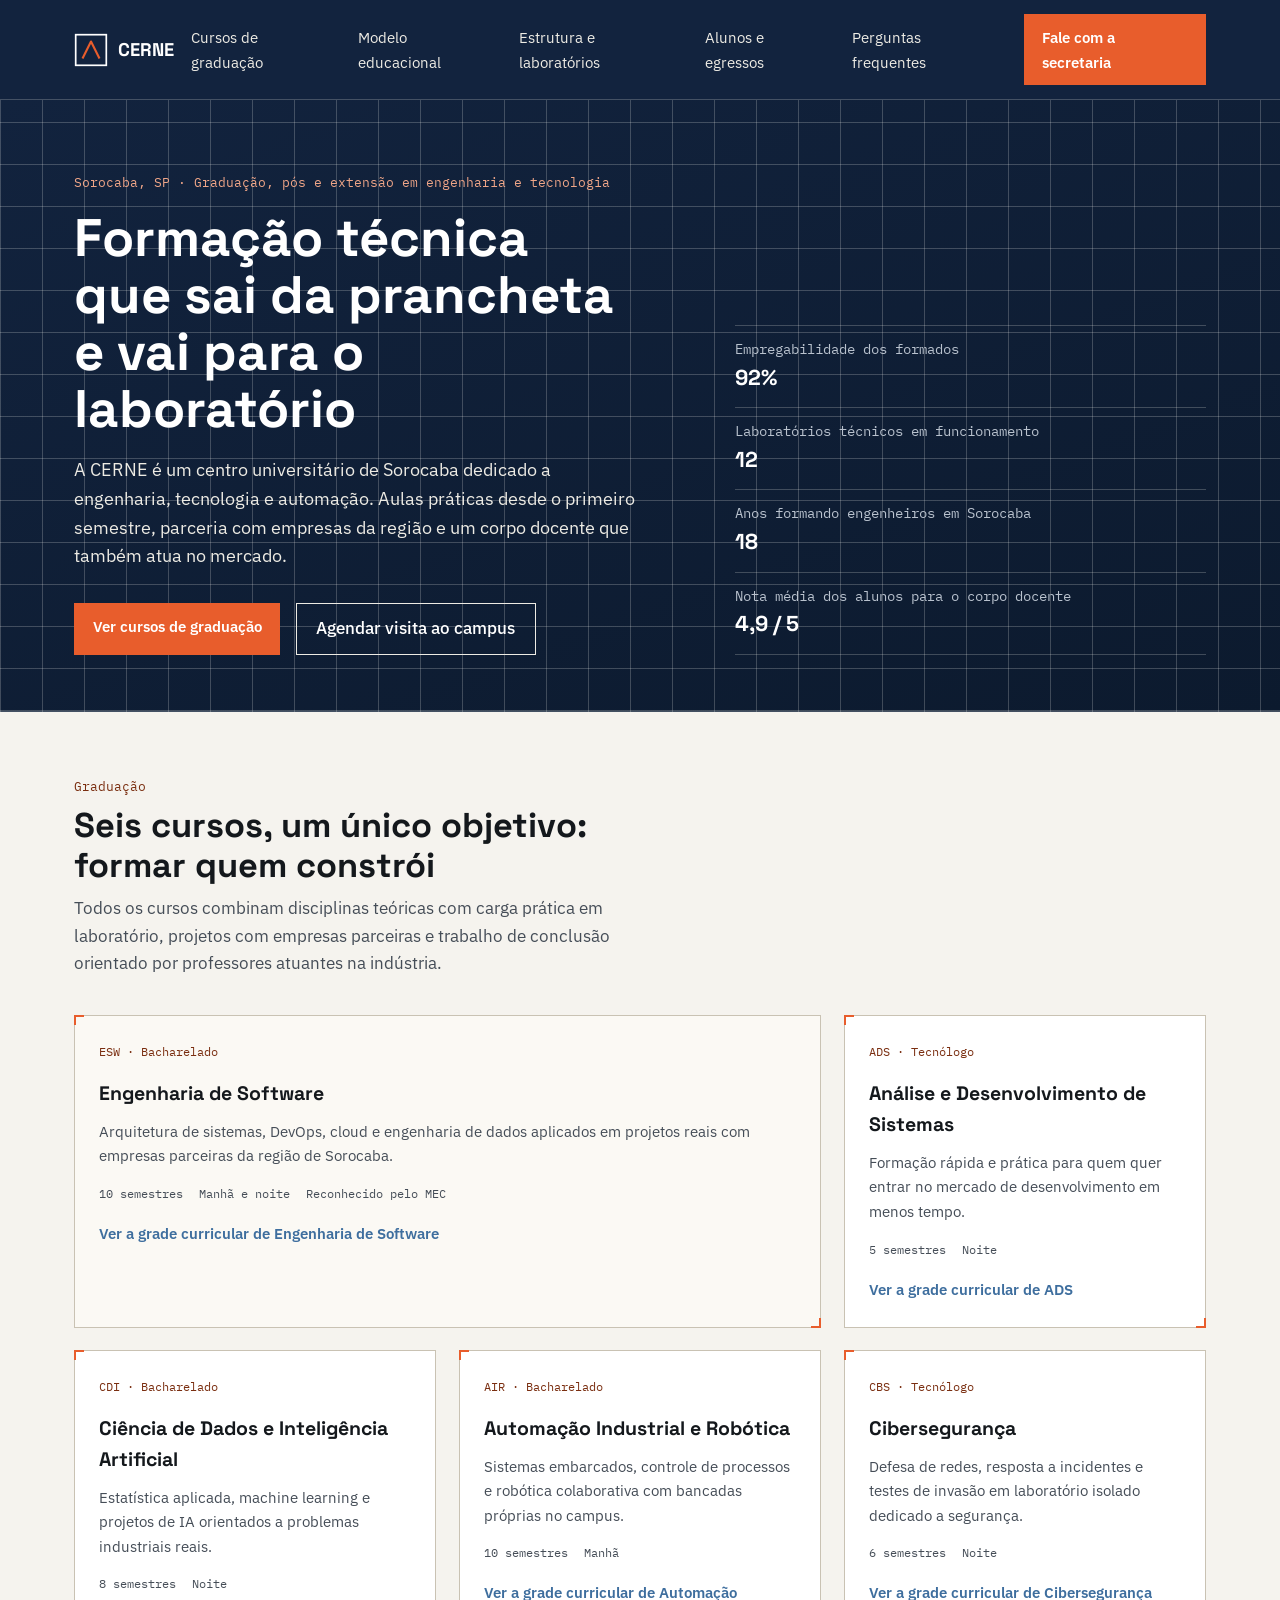
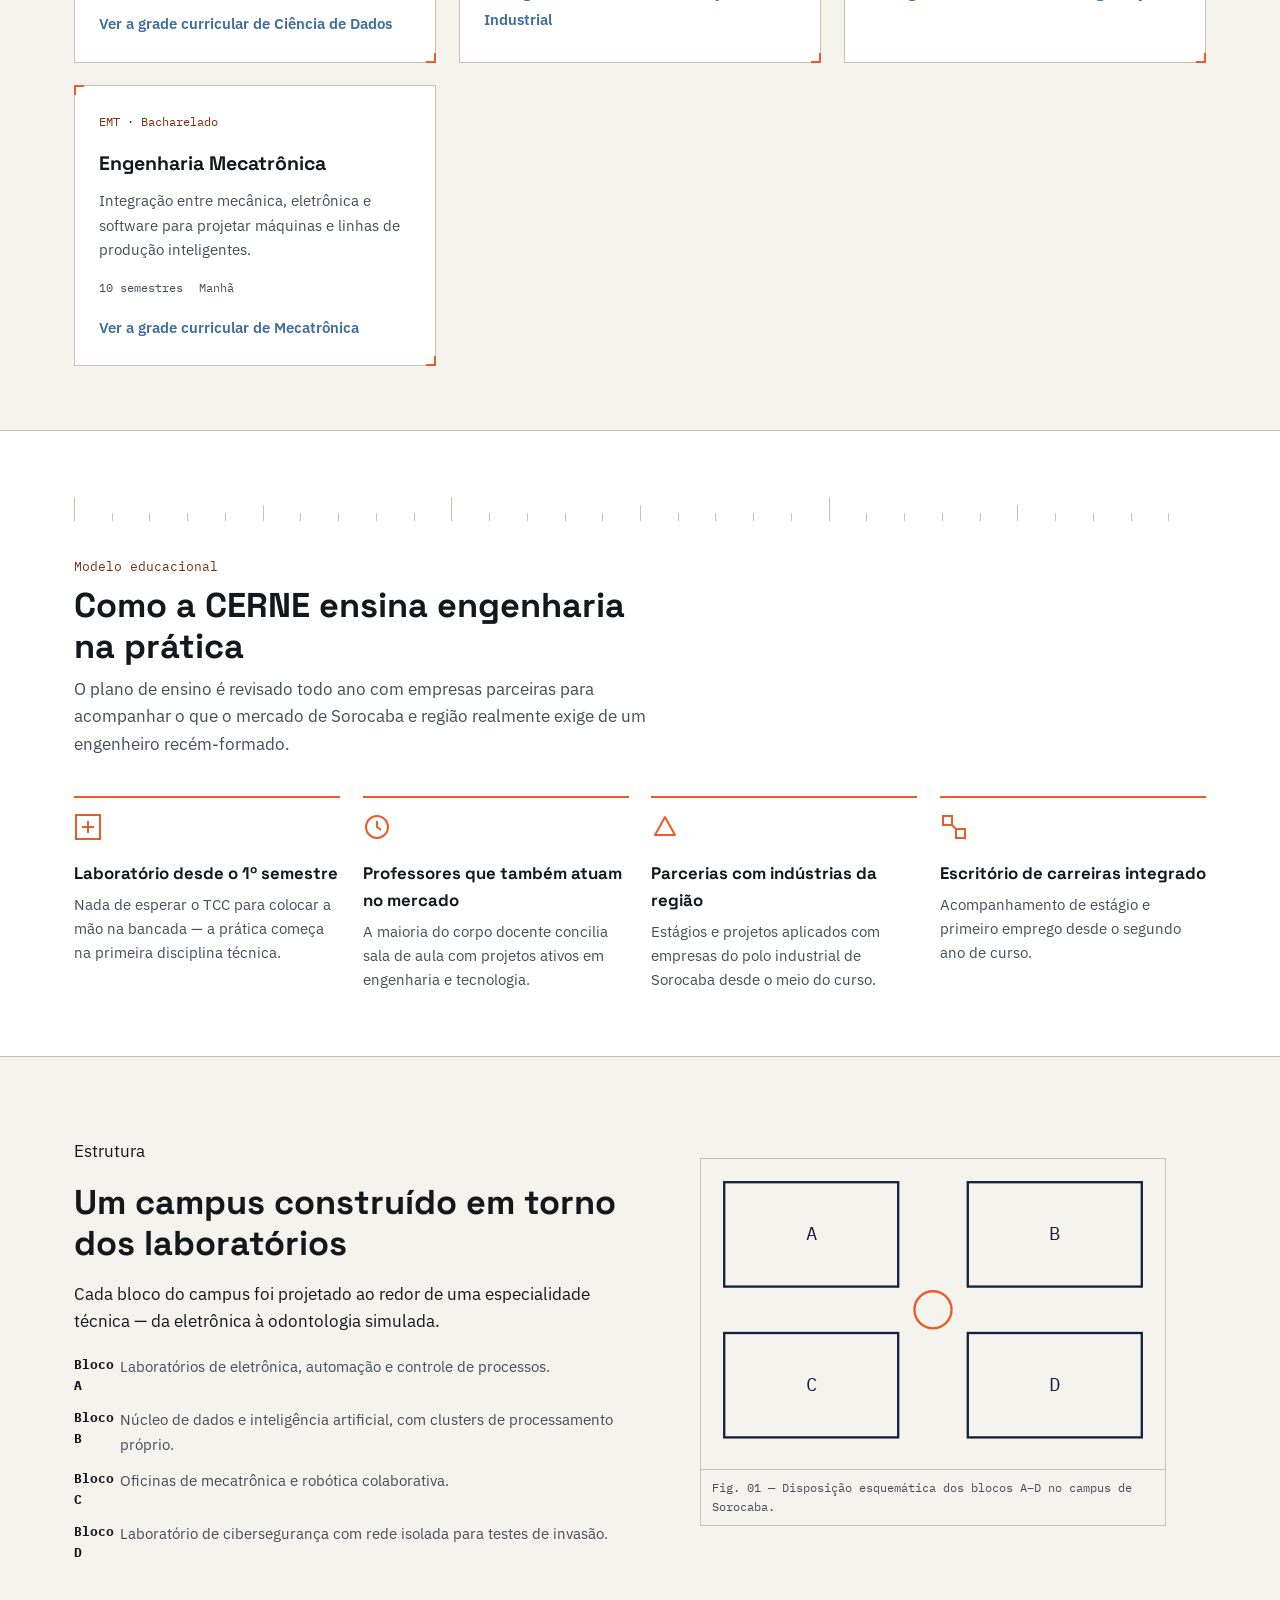
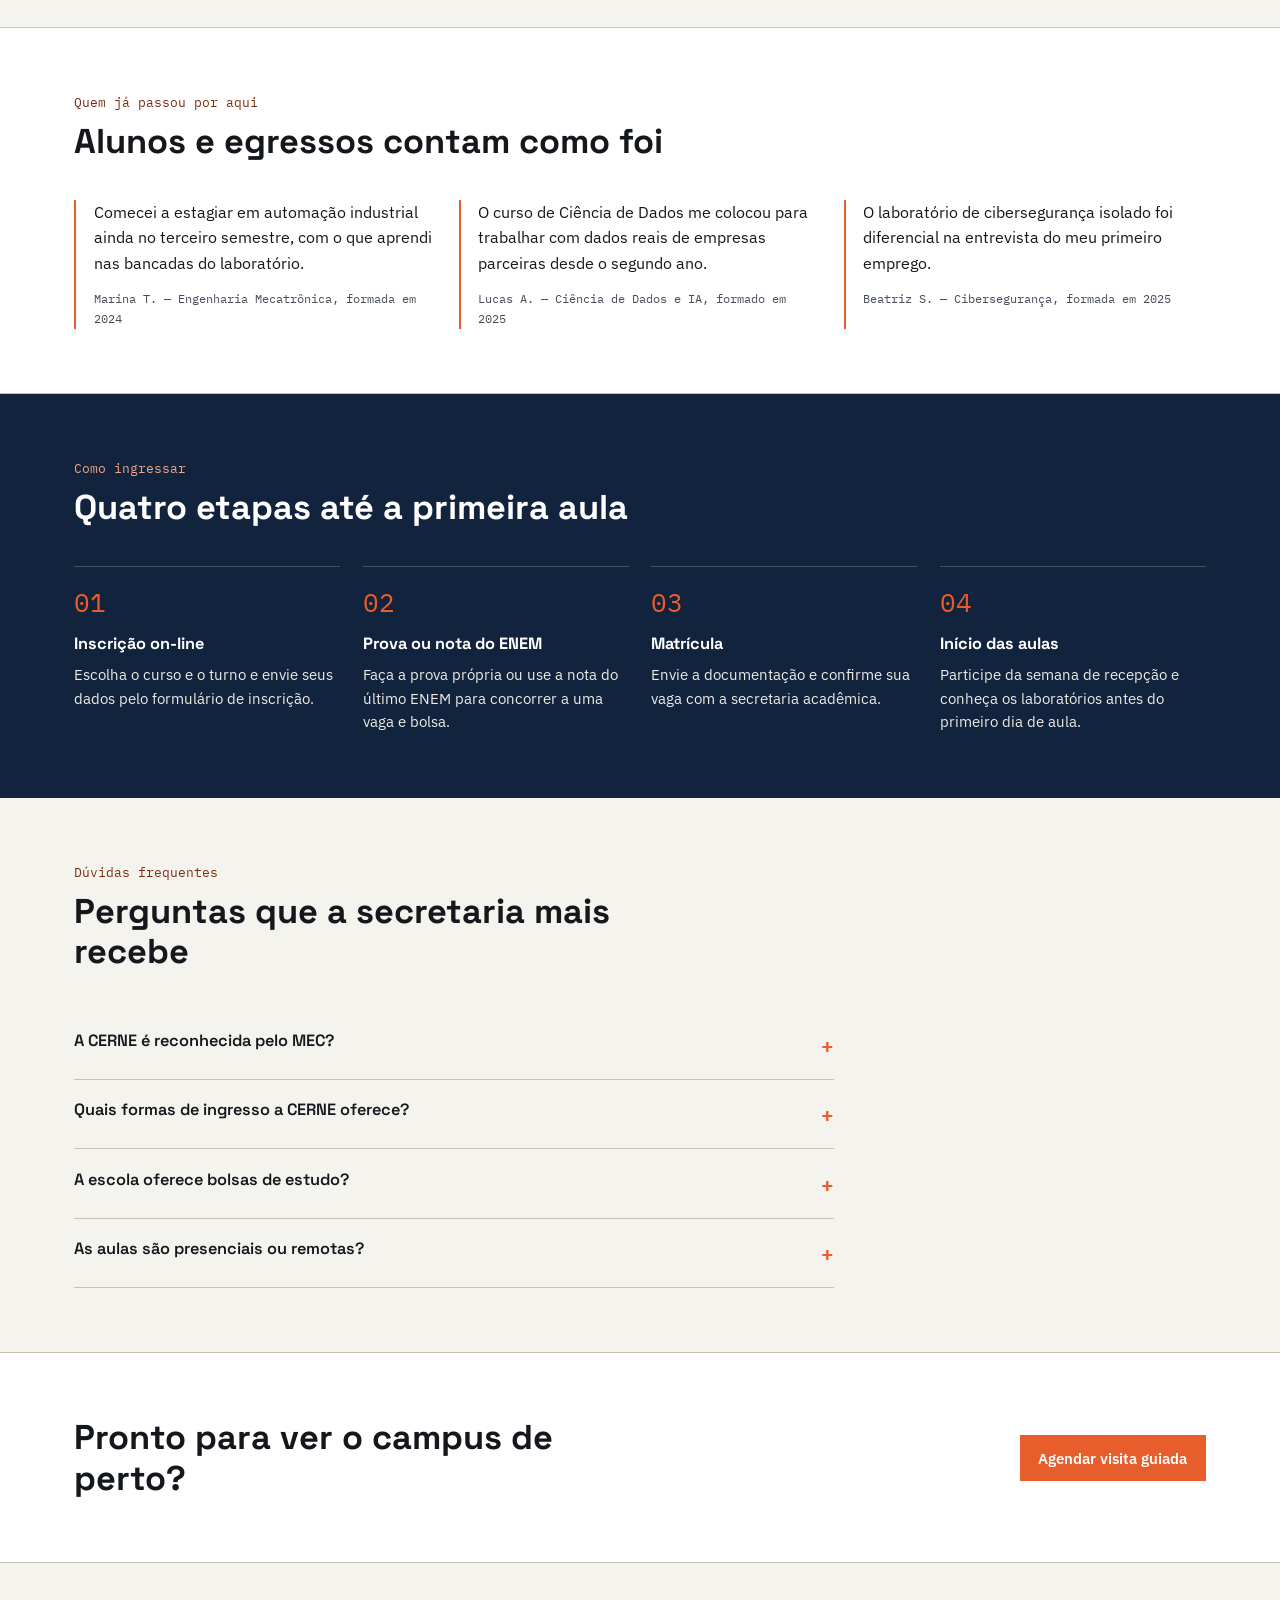
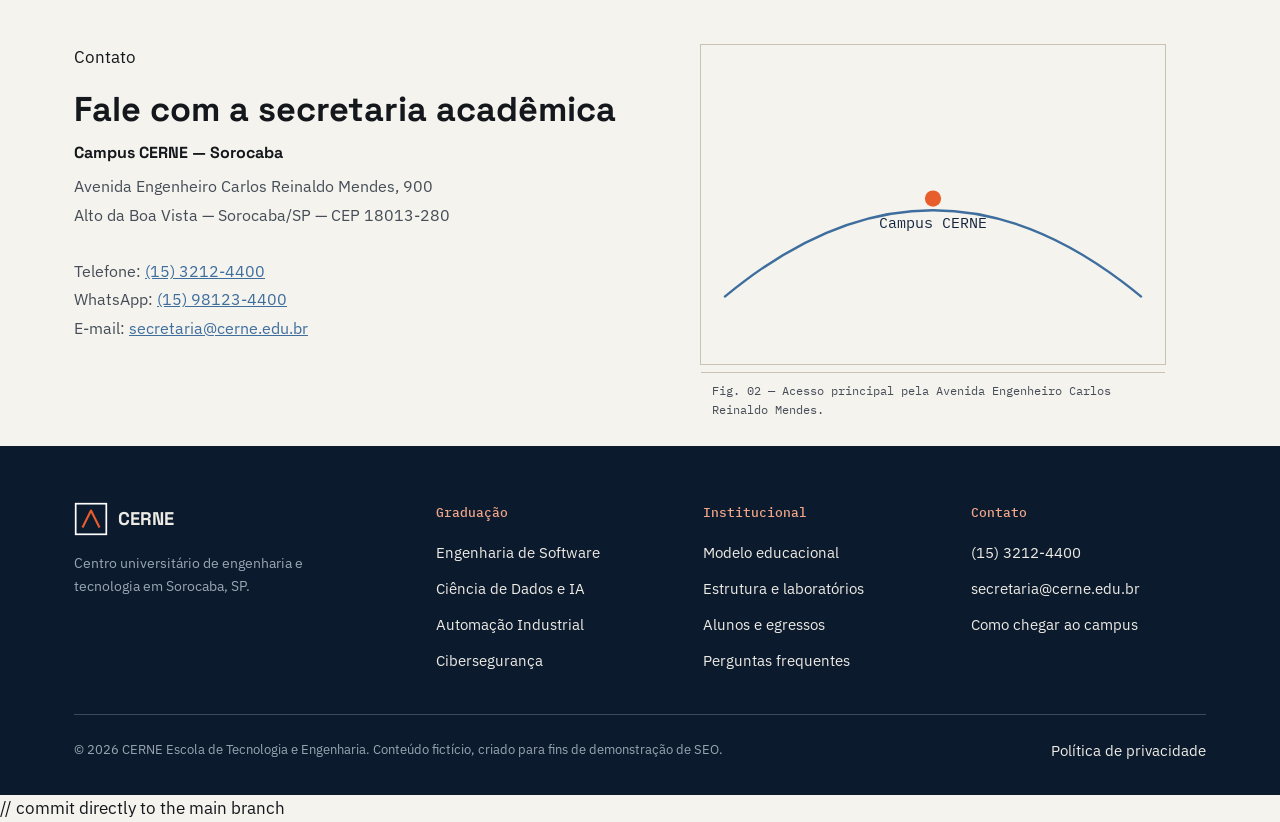
==== index.html @ e0456d04 "Fix HTML file name in commit message" ====
<!DOCTYPE html>
<html lang="pt-BR">
<head>
<meta charset="UTF-8">
<meta name="viewport" content="width=device-width, initial-scale=1, viewport-fit=cover">

<!-- ===================== SEO: Title & Meta ===================== -->
<title>Engenharia e Tecnologia em Sorocaba | CERNE Escola Técnica</title>
<meta name="description" content="CERNE é uma escola de engenharia e tecnologia em Sorocaba/SP. Cursos de Engenharia de Software, Ciência de Dados, Automação e Cibersegurança com 92% de empregabilidade.">
<meta name="robots" content="index, follow, max-image-preview:large, max-snippet:-1">
<link rel="canonical" href="https://www.cerne.edu.br/">
<meta name="author" content="CERNE Escola de Tecnologia e Engenharia">
<meta name="theme-color" content="#12233E">

<!-- ===================== SEO: Open Graph / Twitter ===================== -->
<meta property="og:type" content="website">
<meta property="og:site_name" content="CERNE Escola de Tecnologia e Engenharia">
<meta property="og:title" content="Engenharia e Tecnologia em Sorocaba | CERNE">
<meta property="og:description" content="Cursos de Engenharia de Software, Ciência de Dados, Automação e Cibersegurança em Sorocaba/SP. 92% de empregabilidade e 12 laboratórios técnicos.">
<meta property="og:url" content="https://www.cerne.edu.br/">
<meta property="og:locale" content="pt_BR">
<meta name="twitter:card" content="summary_large_image">
<meta name="twitter:title" content="Engenharia e Tecnologia em Sorocaba | CERNE">
<meta name="twitter:description" content="Cursos de Engenharia de Software, Ciência de Dados, Automação e Cibersegurança em Sorocaba/SP.">

<!-- ===================== SEO: Dados estruturados (Schema.org) ===================== -->
<script type="application/ld+json">
{
  "@context": "https://schema.org",
  "@type": "EducationalOrganization",
  "name": "CERNE Escola de Tecnologia e Engenharia",
  "url": "https://www.cerne.edu.br/",
  "description": "Escola de ensino técnico e superior em engenharia e tecnologia, localizada em Sorocaba, SP.",
  "address": {
    "@type": "PostalAddress",
    "streetAddress": "Avenida Engenheiro Carlos Reinaldo Mendes, 900",
    "addressLocality": "Sorocaba",
    "addressRegion": "SP",
    "postalCode": "18013-280",
    "addressCountry": "BR"
  },
  "geo": { "@type": "GeoCoordinates", "latitude": -23.5015, "longitude": -47.4526 },
  "telephone": "+55-15-3212-4400",
  "sameAs": [
    "https://www.instagram.com/cerne.edu",
    "https://www.linkedin.com/school/cerne-edu",
    "https://www.youtube.com/@cerne.edu"
  ]
}
</script>
<script type="application/ld+json">
{
  "@context": "https://schema.org",
  "@type": "BreadcrumbList",
  "itemListElement": [
    {"@type":"ListItem","position":1,"name":"Início","item":"https://www.cerne.edu.br/"},
    {"@type":"ListItem","position":2,"name":"Cursos de Graduação","item":"https://www.cerne.edu.br/#cursos"}
  ]
}
</script>
<script type="application/ld+json">
{
  "@context": "https://schema.org",
  "@type": "FAQPage",
  "mainEntity": [
    {"@type":"Question","name":"A CERNE é reconhecida pelo MEC?","acceptedAnswer":{"@type":"Answer","text":"Sim. Todos os cursos de graduação da CERNE têm reconhecimento do MEC e passam por avaliação periódica de qualidade."}},
    {"@type":"Question","name":"Quais formas de ingresso a CERNE oferece?","acceptedAnswer":{"@type":"Answer","text":"É possível ingressar por vestibular próprio, nota do ENEM, transferência de outra instituição ou processo de segunda graduação."}},
    {"@type":"Question","name":"A escola oferece bolsas de estudo?","acceptedAnswer":{"@type":"Answer","text":"Sim, há bolsas por desempenho acadêmico, convênios com empresas parceiras e programas de financiamento estudantil."}},
    {"@type":"Question","name":"As aulas são presenciais ou remotas?","acceptedAnswer":{"@type":"Answer","text":"A maior parte da carga prática é presencial, nos laboratórios do campus. Algumas disciplinas teóricas têm formato híbrido."}}
  ]
}
</script>

<!-- ===================== Fontes (auto-hospedadas via Google Fonts, com fallback) ===================== -->
<link rel="preconnect" href="https://fonts.googleapis.com">
<link rel="preconnect" href="https://fonts.gstatic.com" crossorigin>
<link href="https://fonts.googleapis.com/css2?family=Space+Grotesk:wght@500;600;700&family=IBM+Plex+Sans:wght@400;500;600&family=IBM+Plex+Mono:wght@400;500&display=swap" rel="stylesheet">

<style>
  :root{
    --navy:#12233E;
    --navy-deep:#0C1A2E;
    --paper:#F5F3EE;
    --paper-raise:#FFFFFF;
    --ink:#14181C;
    --ink-soft:#454D57;
    --orange:#E85D2C;
    --orange-ink:#7A2E10;
    --steel:#3E6E9E;
    --line:#C9C2B3;
    --line-on-navy:rgba(245,243,238,0.22);
    --paper-ink:#EDEBE4;
    --font-head:"Space Grotesk", "Arial Narrow", Helvetica, sans-serif;
    --font-body:"IBM Plex Sans", Arial, Helvetica, sans-serif;
    --font-mono:"IBM Plex Mono", "Courier New", monospace;
    box-sizing:border-box;
    padding-top:env(safe-area-inset-top,0px);
    padding-bottom:env(safe-area-inset-bottom,0px);
  }
  *,*::before,*::after{box-sizing:inherit;}
  html{scroll-behavior:smooth;scroll-padding-top:76px;}
  body{
    margin:0;
    background:var(--paper);
    color:var(--ink);
    font-family:var(--font-body);
    font-size:17px;
    line-height:1.6;
    -webkit-font-smoothing:antialiased;
  }
  @media (prefers-reduced-motion: reduce){
    html{scroll-behavior:auto;}
    *{animation-duration:0.01ms !important; transition-duration:0.01ms !important;}
  }

  img{max-width:100%;display:block;}
  a{color:var(--steel);}
  a:focus-visible,button:focus-visible,summary:focus-visible,input:focus-visible{
    outline:3px solid var(--orange); outline-offset:2px;
  }
  .visually-hidden{
    position:absolute; width:1px; height:1px; padding:0; margin:-1px;
    overflow:hidden; clip:rect(0,0,0,0); white-space:nowrap; border:0;
  }
  .skip-link{
    position:absolute; left:1rem; top:-3rem; background:var(--orange); color:#fff;
    padding:.6rem 1rem; z-index:200; transition:top .15s ease; font-family:var(--font-body); text-decoration:none;
  }
  .skip-link:focus{ top:1rem; }

  .wrap{ max-width:1180px; margin:0 auto; padding:0 1.5rem; }

  /* ---------- Header ---------- */
  header.site{
    position:sticky; top:0; z-index:100;
    background:var(--navy); color:var(--paper-ink);
    border-bottom:1px solid var(--line-on-navy);
    padding-top:env(safe-area-inset-top,0px);
  }
  .header-row{ display:flex; align-items:center; justify-content:space-between; padding:.9rem 1.5rem; max-width:1180px; margin:0 auto; gap:1rem; }
  .brand{ display:flex; align-items:center; gap:.6rem; text-decoration:none; color:#fff; }
  .brand-mark{ width:34px; height:34px; flex:none; }
  .brand-name{ font-family:var(--font-head); font-weight:700; font-size:1.15rem; letter-spacing:.01em; }
  nav.primary{ display:flex; align-items:center; gap:1.6rem; }
  nav.primary a{ color:var(--paper-ink); text-decoration:none; font-size:.96rem; }
  nav.primary a:hover{ color:#fff; text-decoration:underline; text-underline-offset:4px; }
  .cta-btn{
    background:var(--orange); color:#fff !important; padding:.6rem 1.1rem; font-weight:600;
    text-decoration:none !important; border:1px solid var(--orange); font-family:var(--font-body); font-size:.95rem;
  }
  .cta-btn:hover{ background:#cf4c1f; }
  .nav-toggle{ display:none; }
  .nav-toggle-label{ display:none; }

  @media (max-width: 880px){
    nav.primary{
      position:fixed; inset:0 0 0 auto; width:min(78vw,340px); height:100vh;
      background:var(--navy-deep); flex-direction:column; align-items:flex-start;
      padding:5.2rem 1.5rem 2rem; transform:translateX(100%); transition:transform .25s ease;
      overflow-y:auto;
    }
    .nav-toggle:checked ~ nav.primary{ transform:translateX(0); }
    nav.primary a{ padding:.6rem 0; width:100%; border-bottom:1px solid var(--line-on-navy); }
    .nav-toggle-label{
      display:flex; flex-direction:column; gap:5px; width:28px; cursor:pointer; z-index:120;
      background:none; border:none; padding:.4rem;
    }
    .nav-toggle-label span{ display:block; height:2px; background:#fff; }
  }

  /* ---------- Hero ---------- */
  .hero{
    background:
      repeating-linear-gradient(0deg, var(--line-on-navy) 0 1px, transparent 1px 42px),
      repeating-linear-gradient(90deg, var(--line-on-navy) 0 1px, transparent 1px 42px),
      linear-gradient(160deg, var(--navy) 0%, var(--navy-deep) 100%);
    color:var(--paper-ink);
    padding:4.5rem 0 3.5rem;
    border-bottom:1px solid var(--line-on-navy);
  }
  .hero-grid{ display:grid; grid-template-columns:1.3fr 1fr; gap:3rem; align-items:end; }
  .eyebrow{
    font-family:var(--font-mono); font-size:.82rem; color:#F0A688; margin:0 0 1rem;
  }
  h1{
    font-family:var(--font-head); font-weight:700; color:#fff;
    font-size:clamp(2.1rem, 4.6vw, 3.3rem); line-height:1.08; margin:0 0 1.2rem; max-width:16ch;
  }
  .hero-lede{ font-size:1.12rem; color:var(--paper-ink); max-width:52ch; margin:0 0 2rem; }
  .hero-ctas{ display:flex; gap:1rem; flex-wrap:wrap; }
  .btn-outline{
    border:1px solid var(--paper-ink); color:#fff; padding:.7rem 1.2rem; text-decoration:none; font-weight:500;
  }
  .btn-outline:hover{ background:rgba(255,255,255,.08); }

  .spec-sheet{ font-family:var(--font-mono); border-top:1px solid var(--line-on-navy); }
  .spec-row{ display:flex; justify-content:space-between; gap:1rem; padding:.75rem 0; border-bottom:1px solid var(--line-on-navy); font-size:.88rem; }
  .spec-row strong{ color:#fff; font-size:1.35rem; font-family:var(--font-head); display:block; }
  .spec-row span{ color:#B9C2CE; }

  @media (max-width: 880px){
    .hero-grid{ grid-template-columns:1fr; }
  }

  /* ---------- Section scaffolding ---------- */
  section{ padding:4rem 0; }
  .section-head{ max-width:60ch; margin-bottom:2.4rem; }
  .section-head p.kicker{ font-family:var(--font-mono); font-size:.82rem; color:var(--orange-ink); margin:0 0 .5rem; }
  h2{ font-family:var(--font-head); font-size:clamp(1.6rem,3vw,2.15rem); margin:0 0 .6rem; line-height:1.18; }
  .section-head .desc{ color:var(--ink-soft); margin:0; }
  .alt-bg{ background:var(--paper-raise); border-top:1px solid var(--line); border-bottom:1px solid var(--line); }
  .navy-bg{ background:var(--navy); color:var(--paper-ink); }
  .navy-bg h2{ color:#fff; }
  .navy-bg .desc{ color:var(--paper-ink); }

  /* ---------- Ruler divider (medição, não decoração) ---------- */
  .ruler{ display:flex; align-items:flex-end; gap:0; height:26px; margin:0 0 2.2rem; overflow:hidden; }
  .ruler i{ flex:1; border-left:1px solid var(--line); height:8px; position:relative; }
  .ruler i:nth-child(5n+1){ height:16px; }
  .ruler i:nth-child(10n+1){ height:24px; }
  .ruler-label{ font-family:var(--font-mono); font-size:.72rem; color:var(--ink-soft); margin-left:.5rem; }

  /* ---------- Course panels (blueprint corner marks, não card SaaS) ---------- */
  .course-grid{
    display:grid; grid-template-columns:repeat(3,1fr); gap:1.4rem;
  }
  @media (max-width:880px){ .course-grid{ grid-template-columns:1fr 1fr; } }
  @media (max-width:600px){ .course-grid{ grid-template-columns:1fr; } }
  .panel{
    position:relative; border:1px solid var(--line); padding:1.6rem 1.5rem 1.5rem; background:var(--paper-raise);
  }
  .panel::before, .panel::after,
  .panel .corner-br::before, .panel .corner-br::after{
    content:""; position:absolute; width:10px; height:10px; border-color:var(--orange); border-style:solid; border-width:0;
  }
  .panel::before{ top:-1px; left:-1px; border-top-width:2px; border-left-width:2px; }
  .panel::after{ bottom:-1px; right:-1px; border-bottom-width:2px; border-right-width:2px; }
  .panel.featured{ grid-column:span 2; background:#FBF9F4; }
  @media (max-width:880px){ .panel.featured{ grid-column:span 2; } }
  @media (max-width:600px){ .panel.featured{ grid-column:span 1; } }
  .panel .code{ font-family:var(--font-mono); font-size:.78rem; color:var(--orange-ink); }
  .panel h3{ font-family:var(--font-head); font-size:1.22rem; margin:.35rem 0 .6rem; }
  .panel p{ color:var(--ink-soft); margin:0 0 1rem; font-size:.96rem; }
  .panel .meta{ display:flex; gap:1rem; font-family:var(--font-mono); font-size:.78rem; color:var(--ink-soft); margin-bottom:1rem; flex-wrap:wrap; }
  .panel a.course-link{ font-weight:600; text-decoration:none; font-size:.94rem; }
  .panel a.course-link:hover{ text-decoration:underline; text-underline-offset:3px; }

  /* ---------- Diferenciais ---------- */
  .feature-list{ display:grid; grid-template-columns:repeat(4,1fr); gap:1.4rem; }
  @media (max-width:880px){ .feature-list{ grid-template-columns:1fr 1fr; } }
  @media (max-width:520px){ .feature-list{ grid-template-columns:1fr; } }
  .feature{ border-top:2px solid var(--orange); padding-top:.9rem; }
  .feature svg{ margin-bottom:.7rem; }
  .feature h3{ font-family:var(--font-head); font-size:1.05rem; margin:0 0 .4rem; }
  .feature p{ color:var(--ink-soft); font-size:.94rem; margin:0; }

  /* ---------- Estrutura / campus ---------- */
  .campus-grid{ display:grid; grid-template-columns:1fr 1fr; gap:2.5rem; align-items:center; }
  @media (max-width:880px){ .campus-grid{ grid-template-columns:1fr; } }
  .campus-grid ul{ list-style:none; margin:1.2rem 0 0; padding:0; display:grid; gap:.7rem; }
  .campus-grid li{ display:flex; gap:.7rem; align-items:flex-start; font-size:.96rem; color:var(--ink-soft); }
  .campus-grid li strong{ color:var(--ink); font-family:var(--font-mono); font-size:.82rem; flex:none; width:2.2rem; }

  /* ---------- Depoimentos ---------- */
  .testimonials{ display:grid; grid-template-columns:repeat(3,1fr); gap:1.4rem; }
  @media (max-width:880px){ .testimonials{ grid-template-columns:1fr; } }
  blockquote{ margin:0; border-left:2px solid var(--orange); padding-left:1.1rem; }
  blockquote p{ font-size:1rem; color:var(--ink); margin:0 0 .8rem; }
  blockquote footer{ font-family:var(--font-mono); font-size:.78rem; color:var(--ink-soft); font-style:normal; }

  /* ---------- Processo (sequência real) ---------- */
  .process{ display:grid; grid-template-columns:repeat(4,1fr); gap:1.4rem; counter-reset:step; }
  @media (max-width:880px){ .process{ grid-template-columns:1fr 1fr; } }
  @media (max-width:520px){ .process{ grid-template-columns:1fr; } }
  .step{ border-top:1px solid var(--line-on-navy); padding-top:1rem; }
  .step .num{ font-family:var(--font-mono); font-size:1.6rem; color:var(--orange); display:block; margin-bottom:.4rem; }
  .step h3{ font-family:var(--font-head); font-size:1.02rem; margin:0 0 .4rem; color:#fff; }
  .step p{ font-size:.92rem; color:var(--paper-ink); margin:0; }

  /* ---------- FAQ ---------- */
  .faq-list{ max-width:76ch; }
  details{ border-bottom:1px solid var(--line); padding:1.1rem 0; }
  summary{ cursor:pointer; font-family:var(--font-head); font-weight:600; font-size:1.02rem; list-style:none; display:flex; justify-content:space-between; gap:1rem; }
  summary::-webkit-details-marker{ display:none; }
  summary::after{ content:"+"; font-family:var(--font-mono); font-size:1.3rem; color:var(--orange); flex:none; }
  details[open] summary::after{ content:"–"; }
  details p{ color:var(--ink-soft); margin:.8rem 0 0; max-width:64ch; }

  /* ---------- CTA final ---------- */
  .final-cta{ text-align:left; }
  .final-cta .wrap{ display:flex; justify-content:space-between; align-items:center; gap:2rem; flex-wrap:wrap; }
  .final-cta h2{ margin:0; max-width:22ch; }

  /* ---------- Contato ---------- */
  .contact-grid{ display:grid; grid-template-columns:1fr 1fr; gap:2.5rem; }
  @media (max-width:880px){ .contact-grid{ grid-template-columns:1fr; } }
  address{ font-style:normal; font-size:.98rem; color:var(--ink-soft); line-height:1.8; }
  address strong{ color:var(--ink); display:block; font-family:var(--font-head); font-size:1rem; margin-bottom:.3rem; }
  .map-figure{ border:1px solid var(--line); }
  .map-figure figcaption{ font-family:var(--font-mono); font-size:.75rem; color:var(--ink-soft); padding:.5rem .7rem; border-top:1px solid var(--line); }

  /* ---------- Footer ---------- */
  footer.site{ background:var(--navy-deep); color:var(--paper-ink); padding:3.5rem 0 2rem; }
  .footer-grid{ display:grid; grid-template-columns:1.4fr repeat(3,1fr); gap:2rem; margin-bottom:2.5rem; }
  @media (max-width:880px){ .footer-grid{ grid-template-columns:1fr 1fr; } }
  @media (max-width:520px){ .footer-grid{ grid-template-columns:1fr; } }
  footer.site h3{ font-family:var(--font-mono); font-size:.82rem; color:#F0A688; margin:0 0 1rem; font-weight:500; }
  footer.site ul{ list-style:none; padding:0; margin:0; display:grid; gap:.55rem; }
  footer.site a{ color:var(--paper-ink); text-decoration:none; font-size:.92rem; }
  footer.site a:hover{ text-decoration:underline; text-underline-offset:3px; }
  .footer-bottom{ border-top:1px solid var(--line-on-navy); padding-top:1.5rem; display:flex; justify-content:space-between; gap:1rem; flex-wrap:wrap; font-size:.82rem; color:#9AA6B2; }
  .footer-bottom a{ color:#9AA6B2; }

  /* ---------- Dark mode viewer preference ---------- */
  @media (prefers-color-scheme: dark){
    :root:not([data-theme="light"]){
      --paper:#181B1F; --paper-raise:#20242A; --ink:#EDEBE4; --ink-soft:#B8BEC6; --line:#3A3F46;
    }
  }
  :root[data-theme="dark"]{
    --paper:#181B1F; --paper-raise:#20242A; --ink:#EDEBE4; --ink-soft:#B8BEC6; --line:#3A3F46;
  }
</style>
</head>
<body>
<a class="skip-link" href="#conteudo">Pular para o conteúdo</a>

<header class="site">
  <div class="header-row">
    <a class="brand" href="/" aria-label="CERNE — página inicial">
      <svg class="brand-mark" viewBox="0 0 40 40" aria-hidden="true" focusable="false">
        <rect x="2" y="2" width="36" height="36" fill="none" stroke="#fff" stroke-width="2"/>
        <path d="M10 30 L20 10 L30 30" fill="none" stroke="#E85D2C" stroke-width="2.5" stroke-linejoin="round"/>
      </svg>
      <span class="brand-name">CERNE</span>
    </a>
    <input type="checkbox" id="nav-toggle" class="nav-toggle">
    <label for="nav-toggle" class="nav-toggle-label" aria-label="Abrir menu de navegação">
      <span></span><span></span><span></span>
    </label>
    <nav class="primary" aria-label="Navegação principal">
      <a href="#cursos">Cursos de graduação</a>
      <a href="#diferenciais">Modelo educacional</a>
      <a href="#estrutura">Estrutura e laboratórios</a>
      <a href="#depoimentos">Alunos e egressos</a>
      <a href="#faq">Perguntas frequentes</a>
      <a href="#contato" class="cta-btn">Fale com a secretaria</a>
    </nav>
  </div>
</header>

<main id="conteudo">

  <!-- ===================== HERO ===================== -->
  <section class="hero">
    <div class="wrap hero-grid">
      <div>
        <p class="eyebrow">Sorocaba, SP · Graduação, pós e extensão em engenharia e tecnologia</p>
        <h1>Formação técnica que sai da prancheta e vai para o laboratório</h1>
        <p class="hero-lede">A CERNE é um centro universitário de Sorocaba dedicado a engenharia, tecnologia e automação. Aulas práticas desde o primeiro semestre, parceria com empresas da região e um corpo docente que também atua no mercado.</p>
        <div class="hero-ctas">
          <a class="cta-btn" href="#cursos">Ver cursos de graduação</a>
          <a class="btn-outline" href="#contato">Agendar visita ao campus</a>
        </div>
      </div>
      <div class="spec-sheet">
        <div class="spec-row"><span>Empregabilidade dos formados<strong>92%</strong></span></div>
        <div class="spec-row"><span>Laboratórios técnicos em funcionamento<strong>12</strong></span></div>
        <div class="spec-row"><span>Anos formando engenheiros em Sorocaba<strong>18</strong></span></div>
        <div class="spec-row"><span>Nota média dos alunos para o corpo docente<strong>4,9 / 5</strong></span></div>
      </div>
    </div>
  </section>

  <!-- ===================== CURSOS ===================== -->
  <section id="cursos">
    <div class="wrap">
      <div class="section-head">
        <p class="kicker">Graduação</p>
        <h2>Seis cursos, um único objetivo: formar quem constrói</h2>
        <p class="desc">Todos os cursos combinam disciplinas teóricas com carga prática em laboratório, projetos com empresas parceiras e trabalho de conclusão orientado por professores atuantes na indústria.</p>
      </div>

      <div class="course-grid">
        <article class="panel featured">
          <p class="code">ESW · Bacharelado</p>
          <h3>Engenharia de Software</h3>
          <p>Arquitetura de sistemas, DevOps, cloud e engenharia de dados aplicados em projetos reais com empresas parceiras da região de Sorocaba.</p>
          <div class="meta"><span>10 semestres</span><span>Manhã e noite</span><span>Reconhecido pelo MEC</span></div>
          <a class="course-link" href="#" aria-describedby="curso-esw">Ver a grade curricular de Engenharia de Software</a>
        </article>

        <article class="panel">
          <p class="code">ADS · Tecnólogo</p>
          <h3>Análise e Desenvolvimento de Sistemas</h3>
          <p>Formação rápida e prática para quem quer entrar no mercado de desenvolvimento em menos tempo.</p>
          <div class="meta"><span>5 semestres</span><span>Noite</span></div>
          <a class="course-link" href="#">Ver a grade curricular de ADS</a>
        </article>

        <article class="panel">
          <p class="code">CDI · Bacharelado</p>
          <h3>Ciência de Dados e Inteligência Artificial</h3>
          <p>Estatística aplicada, machine learning e projetos de IA orientados a problemas industriais reais.</p>
          <div class="meta"><span>8 semestres</span><span>Noite</span></div>
          <a class="course-link" href="#">Ver a grade curricular de Ciência de Dados</a>
        </article>

        <article class="panel">
          <p class="code">AIR · Bacharelado</p>
          <h3>Automação Industrial e Robótica</h3>
          <p>Sistemas embarcados, controle de processos e robótica colaborativa com bancadas próprias no campus.</p>
          <div class="meta"><span>10 semestres</span><span>Manhã</span></div>
          <a class="course-link" href="#">Ver a grade curricular de Automação Industrial</a>
        </article>

        <article class="panel">
          <p class="code">CBS · Tecnólogo</p>
          <h3>Cibersegurança</h3>
          <p>Defesa de redes, resposta a incidentes e testes de invasão em laboratório isolado dedicado a segurança.</p>
          <div class="meta"><span>6 semestres</span><span>Noite</span></div>
          <a class="course-link" href="#">Ver a grade curricular de Cibersegurança</a>
        </article>

        <article class="panel">
          <p class="code">EMT · Bacharelado</p>
          <h3>Engenharia Mecatrônica</h3>
          <p>Integração entre mecânica, eletrônica e software para projetar máquinas e linhas de produção inteligentes.</p>
          <div class="meta"><span>10 semestres</span><span>Manhã</span></div>
          <a class="course-link" href="#">Ver a grade curricular de Mecatrônica</a>
        </article>
      </div>
    </div>
  </section>

  <!-- ===================== DIFERENCIAIS ===================== -->
  <section id="diferenciais" class="alt-bg">
    <div class="wrap">
      <div class="ruler" aria-hidden="true">
        <i></i><i></i><i></i><i></i><i></i><i></i><i></i><i></i><i></i><i></i><i></i><i></i><i></i><i></i><i></i><i></i><i></i><i></i><i></i><i></i><i></i><i></i><i></i><i></i><i></i><i></i><i></i><i></i><i></i><i></i>
      </div>
      <div class="section-head">
        <p class="kicker">Modelo educacional</p>
        <h2>Como a CERNE ensina engenharia na prática</h2>
        <p class="desc">O plano de ensino é revisado todo ano com empresas parceiras para acompanhar o que o mercado de Sorocaba e região realmente exige de um engenheiro recém-formado.</p>
      </div>
      <div class="feature-list">
        <div class="feature">
          <svg width="28" height="28" viewBox="0 0 28 28" aria-hidden="true"><rect x="2" y="2" width="24" height="24" fill="none" stroke="#E85D2C" stroke-width="2"/><path d="M8 14h12M14 8v12" stroke="#E85D2C" stroke-width="2"/></svg>
          <h3>Laboratório desde o 1º semestre</h3>
          <p>Nada de esperar o TCC para colocar a mão na bancada — a prática começa na primeira disciplina técnica.</p>
        </div>
        <div class="feature">
          <svg width="28" height="28" viewBox="0 0 28 28" aria-hidden="true"><circle cx="14" cy="14" r="11" fill="none" stroke="#E85D2C" stroke-width="2"/><path d="M14 8v6l4 3" stroke="#E85D2C" stroke-width="2" fill="none"/></svg>
          <h3>Professores que também atuam no mercado</h3>
          <p>A maioria do corpo docente concilia sala de aula com projetos ativos em engenharia e tecnologia.</p>
        </div>
        <div class="feature">
          <svg width="28" height="28" viewBox="0 0 28 28" aria-hidden="true"><path d="M4 22 L14 4 L24 22 Z" fill="none" stroke="#E85D2C" stroke-width="2" stroke-linejoin="round"/></svg>
          <h3>Parcerias com indústrias da região</h3>
          <p>Estágios e projetos aplicados com empresas do polo industrial de Sorocaba desde o meio do curso.</p>
        </div>
        <div class="feature">
          <svg width="28" height="28" viewBox="0 0 28 28" aria-hidden="true"><rect x="3" y="3" width="9" height="9" fill="none" stroke="#E85D2C" stroke-width="2"/><rect x="16" y="16" width="9" height="9" fill="none" stroke="#E85D2C" stroke-width="2"/><path d="M12 12 L16 16" stroke="#E85D2C" stroke-width="2"/></svg>
          <h3>Escritório de carreiras integrado</h3>
          <p>Acompanhamento de estágio e primeiro emprego desde o segundo ano de curso.</p>
        </div>
      </div>
    </div>
  </section>

  <!-- ===================== ESTRUTURA ===================== -->
  <section id="estrutura">
    <div class="wrap campus-grid">
      <div>
        <p class="kicker">Estrutura</p>
        <h2>Um campus construído em torno dos laboratórios</h2>
        <p class="desc">Cada bloco do campus foi projetado ao redor de uma especialidade técnica — da eletrônica à odontologia simulada.</p>
        <ul>
          <li><strong>Bloco A</strong> Laboratórios de eletrônica, automação e controle de processos.</li>
          <li><strong>Bloco B</strong> Núcleo de dados e inteligência artificial, com clusters de processamento próprio.</li>
          <li><strong>Bloco C</strong> Oficinas de mecatrônica e robótica colaborativa.</li>
          <li><strong>Bloco D</strong> Laboratório de cibersegurança com rede isolada para testes de invasão.</li>
        </ul>
      </div>
      <figure class="map-figure">
        <svg viewBox="0 0 400 260" width="100%" height="auto" role="img" aria-labelledby="campus-svg-title">
          <title id="campus-svg-title">Mapa esquemático do campus da CERNE, com quatro blocos identificados de A a D ao redor de um pátio central</title>
          <rect width="400" height="260" fill="#F5F3EE"/>
          <rect x="20" y="20" width="150" height="90" fill="none" stroke="#12233E" stroke-width="2"/>
          <text x="95" y="70" text-anchor="middle" font-family="IBM Plex Mono, monospace" font-size="16" fill="#12233E">A</text>
          <rect x="230" y="20" width="150" height="90" fill="none" stroke="#12233E" stroke-width="2"/>
          <text x="305" y="70" text-anchor="middle" font-family="IBM Plex Mono, monospace" font-size="16" fill="#12233E">B</text>
          <rect x="20" y="150" width="150" height="90" fill="none" stroke="#12233E" stroke-width="2"/>
          <text x="95" y="200" text-anchor="middle" font-family="IBM Plex Mono, monospace" font-size="16" fill="#12233E">C</text>
          <rect x="230" y="150" width="150" height="90" fill="none" stroke="#12233E" stroke-width="2"/>
          <text x="305" y="200" text-anchor="middle" font-family="IBM Plex Mono, monospace" font-size="16" fill="#12233E">D</text>
          <circle cx="200" cy="130" r="16" fill="none" stroke="#E85D2C" stroke-width="2"/>
        </svg>
        <figcaption>Fig. 01 — Disposição esquemática dos blocos A–D no campus de Sorocaba.</figcaption>
      </figure>
    </div>
  </section>

  <!-- ===================== DEPOIMENTOS ===================== -->
  <section id="depoimentos" class="alt-bg">
    <div class="wrap">
      <div class="section-head">
        <p class="kicker">Quem já passou por aqui</p>
        <h2>Alunos e egressos contam como foi</h2>
      </div>
      <div class="testimonials">
        <blockquote>
          <p>Comecei a estagiar em automação industrial ainda no terceiro semestre, com o que aprendi nas bancadas do laboratório.</p>
          <footer>Marina T. — Engenharia Mecatrônica, formada em 2024</footer>
        </blockquote>
        <blockquote>
          <p>O curso de Ciência de Dados me colocou para trabalhar com dados reais de empresas parceiras desde o segundo ano.</p>
          <footer>Lucas A. — Ciência de Dados e IA, formado em 2025</footer>
        </blockquote>
        <blockquote>
          <p>O laboratório de cibersegurança isolado foi diferencial na entrevista do meu primeiro emprego.</p>
          <footer>Beatriz S. — Cibersegurança, formada em 2025</footer>
        </blockquote>
      </div>
    </div>
  </section>

  <!-- ===================== PROCESSO DE INGRESSO ===================== -->
  <section class="navy-bg" aria-labelledby="processo-titulo">
    <div class="wrap">
      <div class="section-head">
        <p class="kicker" style="color:#F0A688">Como ingressar</p>
        <h2 id="processo-titulo">Quatro etapas até a primeira aula</h2>
      </div>
      <div class="process">
        <div class="step"><span class="num">01</span><h3>Inscrição on-line</h3><p>Escolha o curso e o turno e envie seus dados pelo formulário de inscrição.</p></div>
        <div class="step"><span class="num">02</span><h3>Prova ou nota do ENEM</h3><p>Faça a prova própria ou use a nota do último ENEM para concorrer a uma vaga e bolsa.</p></div>
        <div class="step"><span class="num">03</span><h3>Matrícula</h3><p>Envie a documentação e confirme sua vaga com a secretaria acadêmica.</p></div>
        <div class="step"><span class="num">04</span><h3>Início das aulas</h3><p>Participe da semana de recepção e conheça os laboratórios antes do primeiro dia de aula.</p></div>
      </div>
    </div>
  </section>

  <!-- ===================== FAQ ===================== -->
  <section id="faq">
    <div class="wrap">
      <div class="section-head">
        <p class="kicker">Dúvidas frequentes</p>
        <h2>Perguntas que a secretaria mais recebe</h2>
      </div>
      <div class="faq-list">
        <details>
          <summary>A CERNE é reconhecida pelo MEC?</summary>
          <p>Sim. Todos os cursos de graduação da CERNE têm reconhecimento do MEC e passam por avaliação periódica de qualidade.</p>
        </details>
        <details>
          <summary>Quais formas de ingresso a CERNE oferece?</summary>
          <p>É possível ingressar por vestibular próprio, nota do ENEM, transferência de outra instituição ou processo de segunda graduação.</p>
        </details>
        <details>
          <summary>A escola oferece bolsas de estudo?</summary>
          <p>Sim, há bolsas por desempenho acadêmico, convênios com empresas parceiras e programas de financiamento estudantil.</p>
        </details>
        <details>
          <summary>As aulas são presenciais ou remotas?</summary>
          <p>A maior parte da carga prática é presencial, nos laboratórios do campus. Algumas disciplinas teóricas têm formato híbrido.</p>
        </details>
      </div>
    </div>
  </section>

  <!-- ===================== CTA FINAL ===================== -->
  <section class="alt-bg final-cta">
    <div class="wrap">
      <h2>Pronto para ver o campus de perto?</h2>
      <a class="cta-btn" href="#contato">Agendar visita guiada</a>
    </div>
  </section>

  <!-- ===================== CONTATO ===================== -->
  <section id="contato">
    <div class="wrap contact-grid">
      <div>
        <p class="kicker">Contato</p>
        <h2>Fale com a secretaria acadêmica</h2>
        <address>
          <strong>Campus CERNE — Sorocaba</strong>
          Avenida Engenheiro Carlos Reinaldo Mendes, 900<br>
          Alto da Boa Vista — Sorocaba/SP — CEP 18013-280<br><br>
          Telefone: <a href="tel:+551532124400">(15) 3212-4400</a><br>
          WhatsApp: <a href="https://wa.me/5515981234400">(15) 98123-4400</a><br>
          E-mail: <a href="mailto:secretaria@cerne.edu.br">secretaria@cerne.edu.br</a>
        </address>
      </div>
      <figure class="map-figure">
        <svg viewBox="0 0 400 220" width="100%" height="auto" role="img" aria-labelledby="loc-svg-title">
          <title id="loc-svg-title">Ilustração esquemática de localização do campus CERNE em Sorocaba, SP</title>
          <rect width="400" height="220" fill="#F5F3EE"/>
          <path d="M20 190 Q200 40 380 190" fill="none" stroke="#3E6E9E" stroke-width="2"/>
          <circle cx="200" cy="105" r="7" fill="#E85D2C"/>
          <text x="200" y="130" text-anchor="middle" font-family="IBM Plex Mono, monospace" font-size="13" fill="#12233E">Campus CERNE</text>
        </svg>
        <figcaption>Fig. 02 — Acesso principal pela Avenida Engenheiro Carlos Reinaldo Mendes.</figcaption>
      </figure>
    </div>
  </section>
</main>

<footer class="site">
  <div class="wrap">
    <div class="footer-grid">
      <div>
        <a class="brand" href="/" aria-label="CERNE — página inicial">
          <svg class="brand-mark" viewBox="0 0 40 40" aria-hidden="true" focusable="false">
            <rect x="2" y="2" width="36" height="36" fill="none" stroke="#fff" stroke-width="2"/>
            <path d="M10 30 L20 10 L30 30" fill="none" stroke="#E85D2C" stroke-width="2.5" stroke-linejoin="round"/>
          </svg>
          <span class="brand-name">CERNE</span>
        </a>
        <p style="max-width:32ch;color:#9AA6B2;font-size:.9rem;margin-top:.9rem;">Centro universitário de engenharia e tecnologia em Sorocaba, SP.</p>
      </div>
      <div>
        <h3>Graduação</h3>
        <ul>
          <li><a href="#cursos">Engenharia de Software</a></li>
          <li><a href="#cursos">Ciência de Dados e IA</a></li>
          <li><a href="#cursos">Automação Industrial</a></li>
          <li><a href="#cursos">Cibersegurança</a></li>
        </ul>
      </div>
      <div>
        <h3>Institucional</h3>
        <ul>
          <li><a href="#diferenciais">Modelo educacional</a></li>
          <li><a href="#estrutura">Estrutura e laboratórios</a></li>
          <li><a href="#depoimentos">Alunos e egressos</a></li>
          <li><a href="#faq">Perguntas frequentes</a></li>
        </ul>
      </div>
      <div>
        <h3>Contato</h3>
        <ul>
          <li><a href="tel:+551532124400">(15) 3212-4400</a></li>
          <li><a href="mailto:secretaria@cerne.edu.br">secretaria@cerne.edu.br</a></li>
          <li><a href="#contato">Como chegar ao campus</a></li>
        </ul>
      </div>
    </div>
    <div class="footer-bottom">
      <span>© 2026 CERNE Escola de Tecnologia e Engenharia. Conteúdo fictício, criado para fins de demonstração de SEO.</span>
      <span><a href="#">Política de privacidade</a></span>
    </div>
  </div>
</footer>

<script>
  // Fecha o menu mobile ao clicar num link, e ajusta aria-expanded
  var toggle = document.getElementById('nav-toggle');
  var label = document.querySelector('.nav-toggle-label');
  if (toggle && label) {
    toggle.addEventListener('change', function () {
      label.setAttribute('aria-expanded', toggle.checked ? 'true' : 'false');
    });
    document.querySelectorAll('nav.primary a').forEach(function (a) {
      a.addEventListener('click', function () { toggle.checked = false; });
    });
  }
</script>
</body>
</html>
// commit directly to the main branch
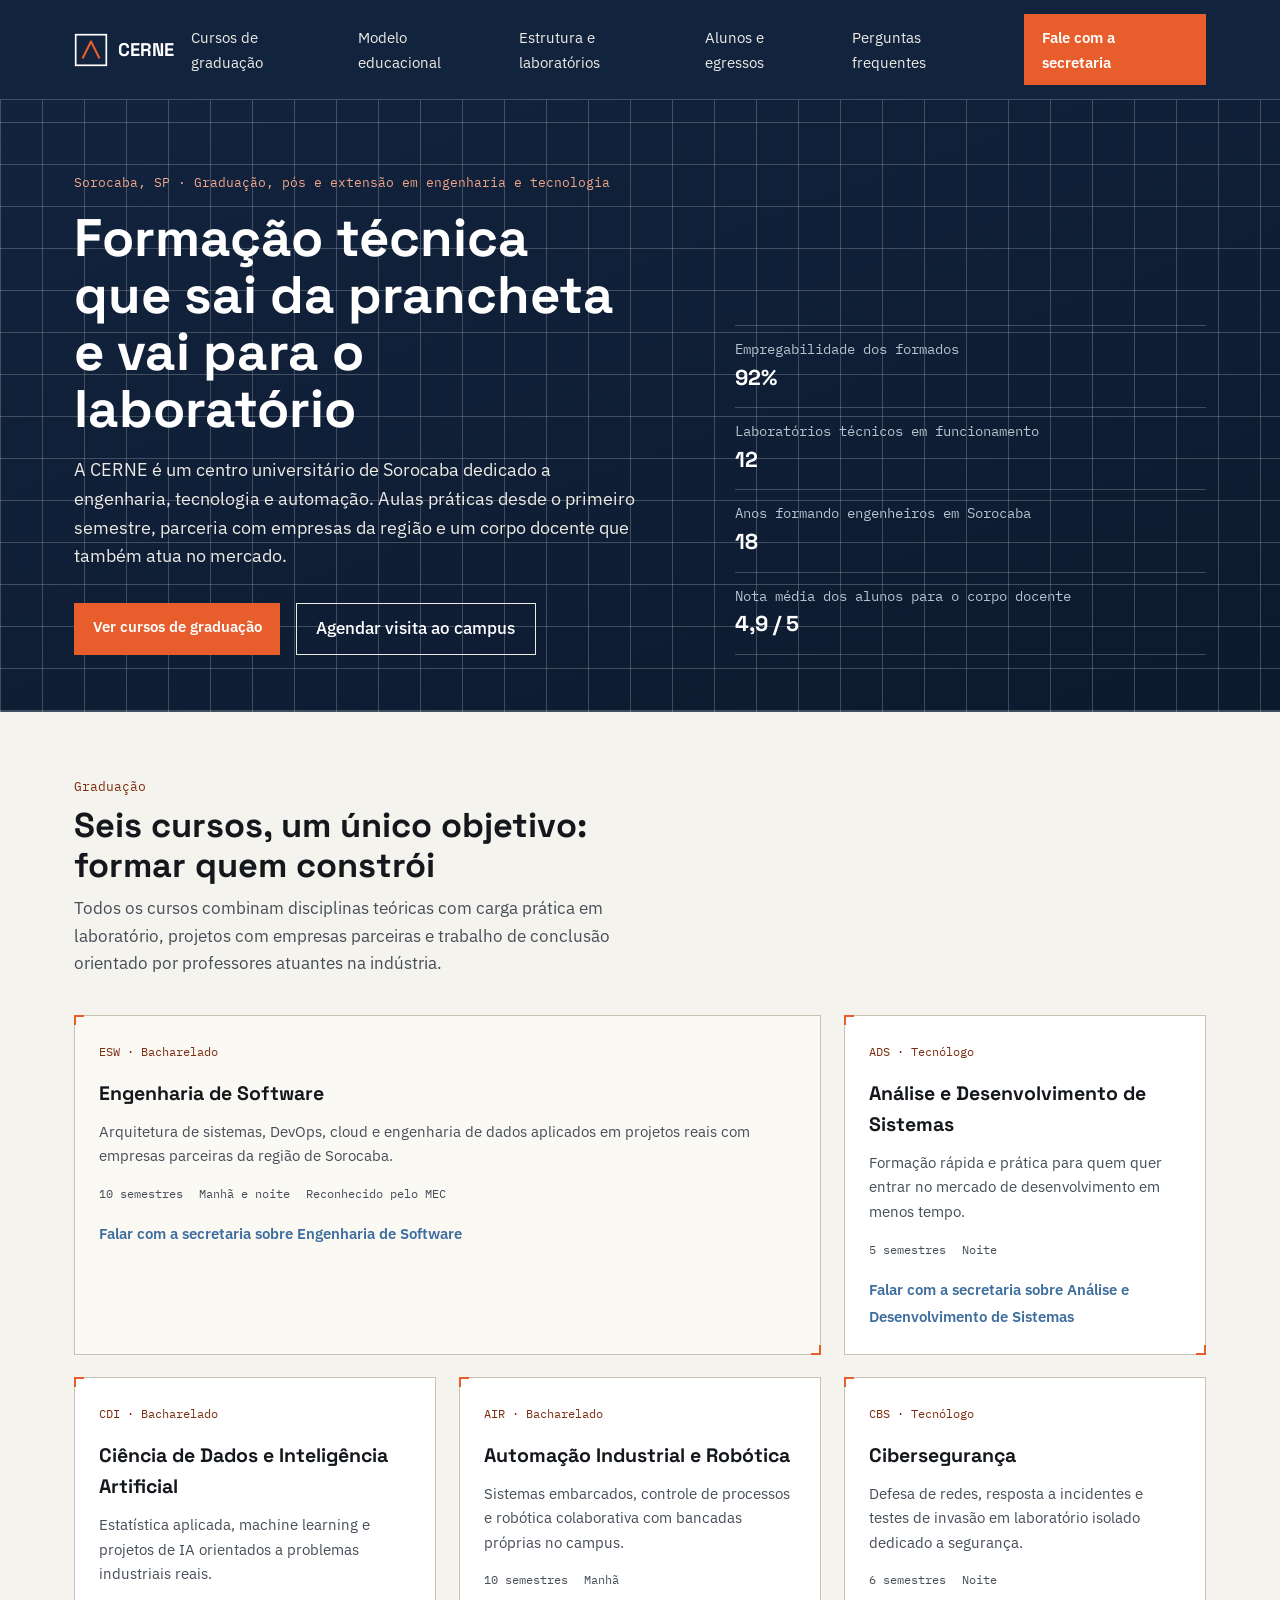
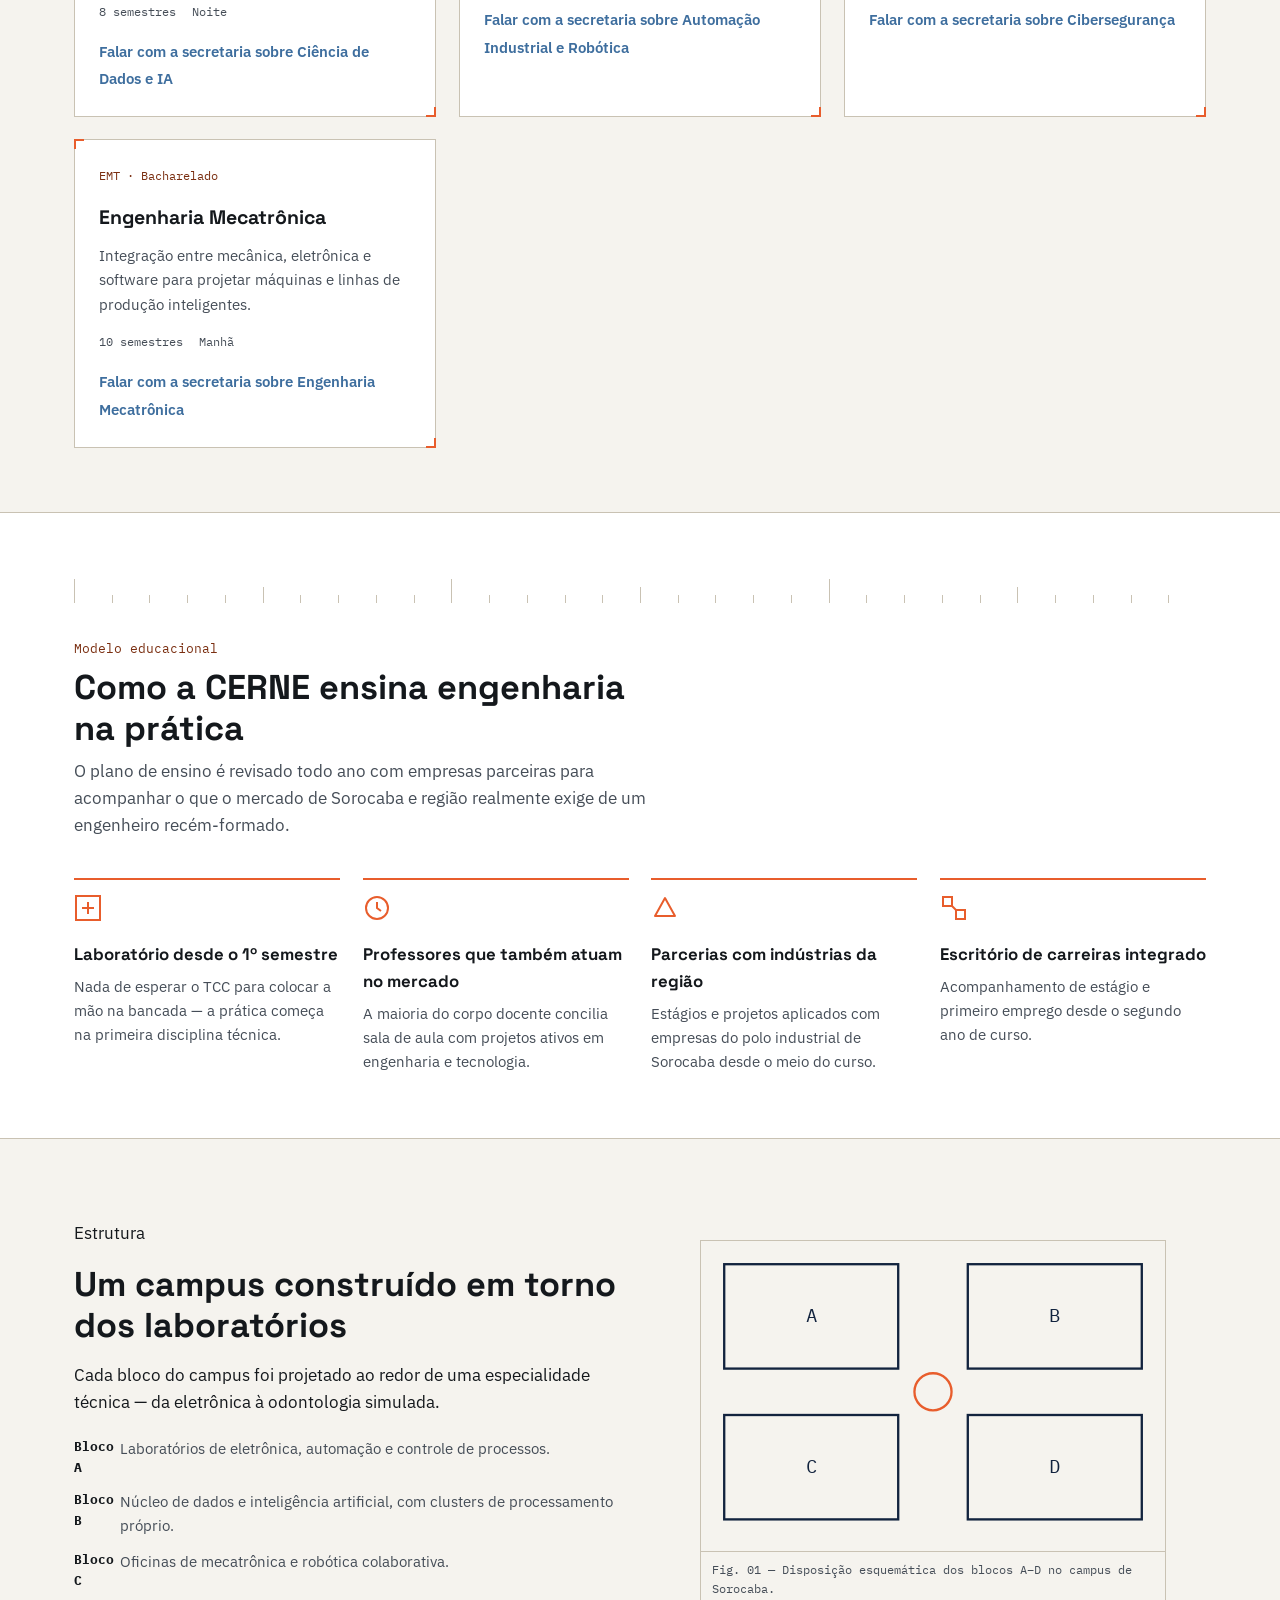
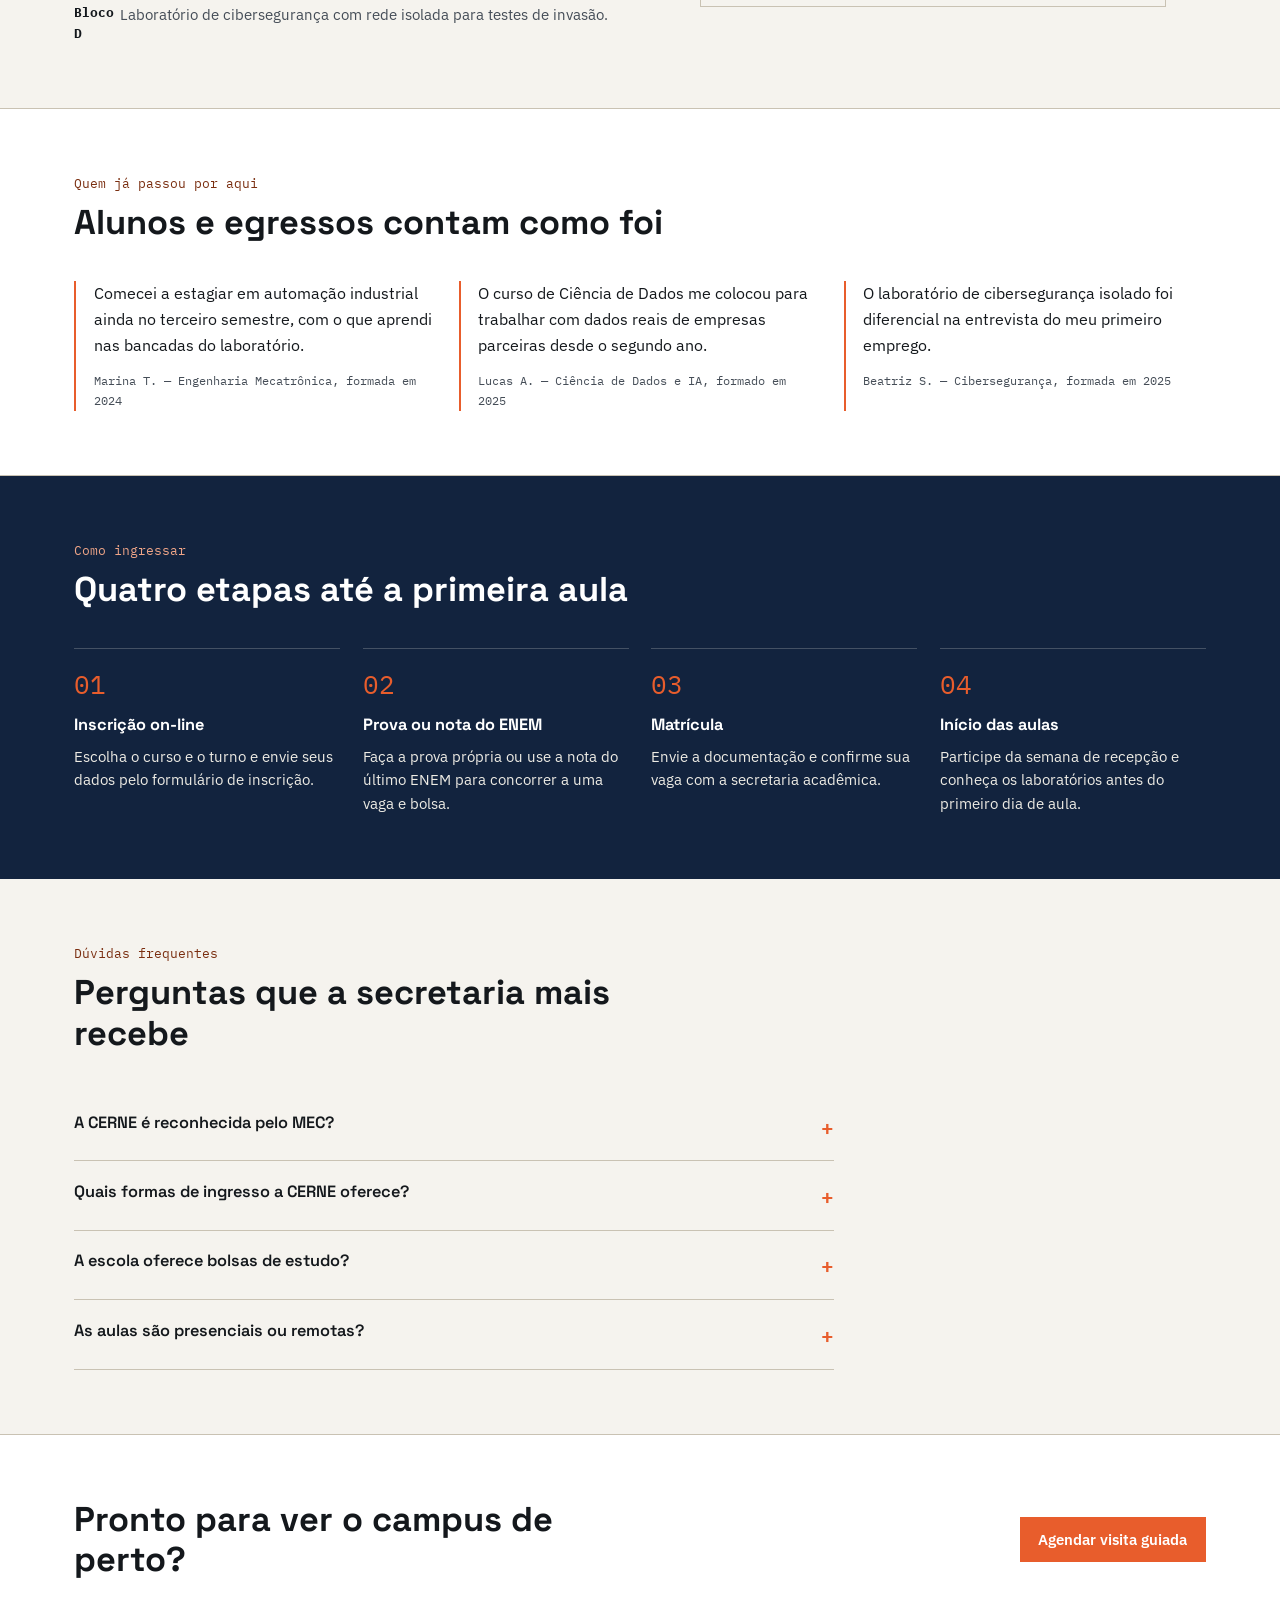
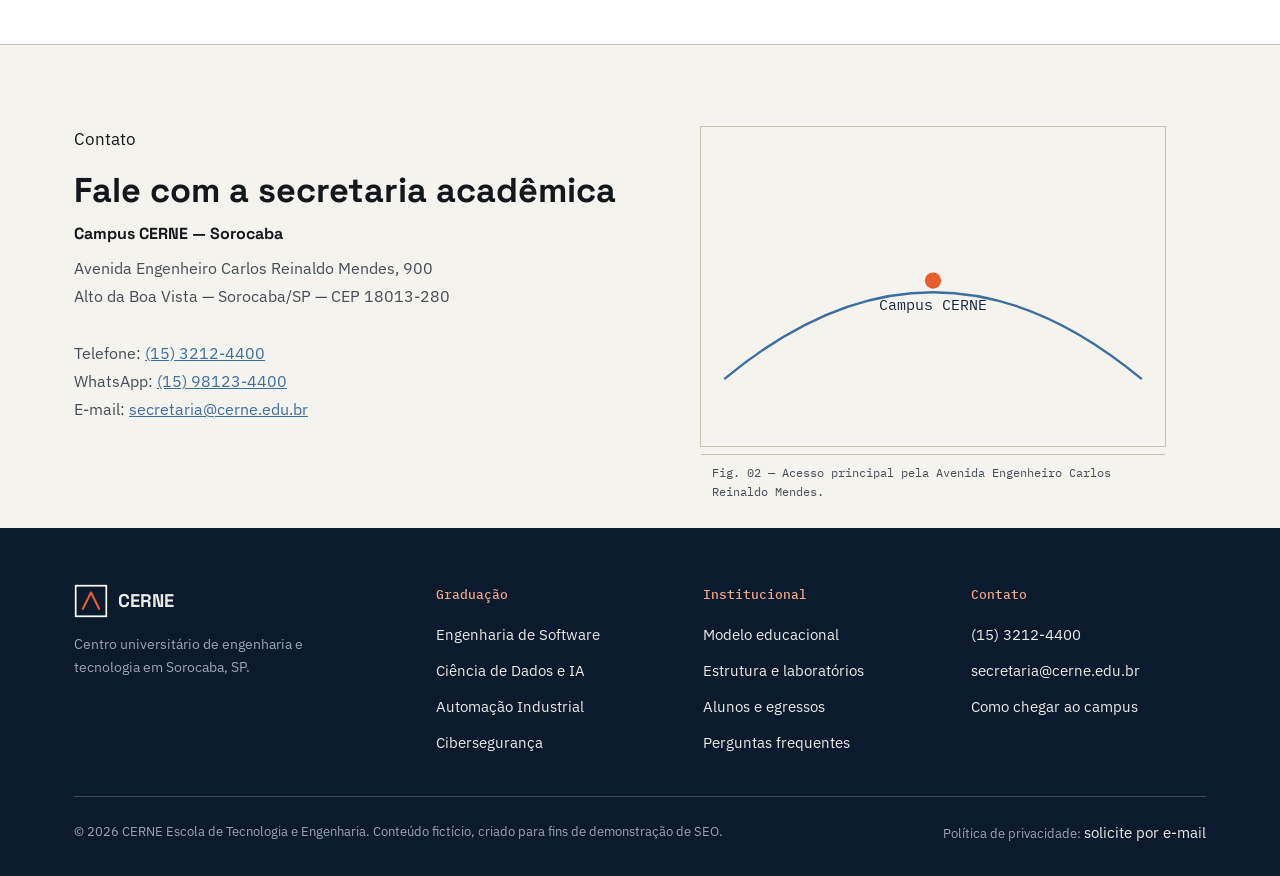
==== commit 24d76aab: "Update SEO metadata and course links in index.html" ====
--- a/index.html
+++ b/index.html
@@ -6,22 +6,29 @@
 
 <!-- ===================== SEO: Title & Meta ===================== -->
 <title>Engenharia e Tecnologia em Sorocaba | CERNE Escola Técnica</title>
-<meta name="description" content="CERNE é uma escola de engenharia e tecnologia em Sorocaba/SP. Cursos de Engenharia de Software, Ciência de Dados, Automação e Cibersegurança com 92% de empregabilidade.">
+<meta name="description" content="Escola de engenharia e tecnologia em Sorocaba/SP. Cursos de Engenharia de Software, Ciência de Dados, Automação e Cibersegurança. 92% de empregabilidade.">
 <meta name="robots" content="index, follow, max-image-preview:large, max-snippet:-1">
-<link rel="canonical" href="https://www.cerne.edu.br/">
+<link rel="canonical" href="https://ryanleme03.github.io/SEO---Web-Design/">
+<link rel="alternate" hreflang="pt-BR" href="https://ryanleme03.github.io/SEO---Web-Design/">
 <meta name="author" content="CERNE Escola de Tecnologia e Engenharia">
 <meta name="theme-color" content="#12233E">
+<link rel="icon" type="image/svg+xml" href="data:image/svg+xml,%3Csvg xmlns='http://www.w3.org/2000/svg' viewBox='0 0 40 40'%3E%3Crect x='2' y='2' width='36' height='36' fill='%2312233E'/%3E%3Cpath d='M10 30 L20 10 L30 30' fill='none' stroke='%23E85D2C' stroke-width='4'/%3E%3C/svg%3E">
 
 <!-- ===================== SEO: Open Graph / Twitter ===================== -->
 <meta property="og:type" content="website">
 <meta property="og:site_name" content="CERNE Escola de Tecnologia e Engenharia">
 <meta property="og:title" content="Engenharia e Tecnologia em Sorocaba | CERNE">
-<meta property="og:description" content="Cursos de Engenharia de Software, Ciência de Dados, Automação e Cibersegurança em Sorocaba/SP. 92% de empregabilidade e 12 laboratórios técnicos.">
-<meta property="og:url" content="https://www.cerne.edu.br/">
+<meta property="og:description" content="Escola de engenharia e tecnologia em Sorocaba/SP. Cursos de Engenharia de Software, Ciência de Dados, Automação e Cibersegurança. 92% de empregabilidade.">
+<meta property="og:url" content="https://ryanleme03.github.io/SEO---Web-Design/">
 <meta property="og:locale" content="pt_BR">
+<meta property="og:image" content="https://ryanleme03.github.io/SEO---Web-Design/og-image.png">
+<meta property="og:image:width" content="1200">
+<meta property="og:image:height" content="630">
+<meta property="og:image:alt" content="CERNE — Escola de Tecnologia e Engenharia, Sorocaba/SP">
 <meta name="twitter:card" content="summary_large_image">
 <meta name="twitter:title" content="Engenharia e Tecnologia em Sorocaba | CERNE">
-<meta name="twitter:description" content="Cursos de Engenharia de Software, Ciência de Dados, Automação e Cibersegurança em Sorocaba/SP.">
+<meta name="twitter:description" content="Escola de engenharia e tecnologia em Sorocaba/SP. Cursos de Engenharia de Software, Ciência de Dados, Automação e Cibersegurança.">
+<meta name="twitter:image" content="https://ryanleme03.github.io/SEO---Web-Design/og-image.png">
 
 <!-- ===================== SEO: Dados estruturados (Schema.org) ===================== -->
 <script type="application/ld+json">
@@ -29,7 +36,7 @@
   "@context": "https://schema.org",
   "@type": "EducationalOrganization",
   "name": "CERNE Escola de Tecnologia e Engenharia",
-  "url": "https://www.cerne.edu.br/",
+  "url": "https://ryanleme03.github.io/SEO---Web-Design/",
   "description": "Escola de ensino técnico e superior em engenharia e tecnologia, localizada em Sorocaba, SP.",
   "address": {
     "@type": "PostalAddress",
@@ -53,8 +60,8 @@
   "@context": "https://schema.org",
   "@type": "BreadcrumbList",
   "itemListElement": [
-    {"@type":"ListItem","position":1,"name":"Início","item":"https://www.cerne.edu.br/"},
-    {"@type":"ListItem","position":2,"name":"Cursos de Graduação","item":"https://www.cerne.edu.br/#cursos"}
+    {"@type":"ListItem","position":1,"name":"Início","item":"https://ryanleme03.github.io/SEO---Web-Design/"},
+    {"@type":"ListItem","position":2,"name":"Cursos de Graduação","item":"https://ryanleme03.github.io/SEO---Web-Design/#cursos"}
   ]
 }
 </script>
@@ -76,251 +83,7 @@
 <link rel="preconnect" href="https://fonts.gstatic.com" crossorigin>
 <link href="https://fonts.googleapis.com/css2?family=Space+Grotesk:wght@500;600;700&family=IBM+Plex+Sans:wght@400;500;600&family=IBM+Plex+Mono:wght@400;500&display=swap" rel="stylesheet">
 
-<style>
-  :root{
-    --navy:#12233E;
-    --navy-deep:#0C1A2E;
-    --paper:#F5F3EE;
-    --paper-raise:#FFFFFF;
-    --ink:#14181C;
-    --ink-soft:#454D57;
-    --orange:#E85D2C;
-    --orange-ink:#7A2E10;
-    --steel:#3E6E9E;
-    --line:#C9C2B3;
-    --line-on-navy:rgba(245,243,238,0.22);
-    --paper-ink:#EDEBE4;
-    --font-head:"Space Grotesk", "Arial Narrow", Helvetica, sans-serif;
-    --font-body:"IBM Plex Sans", Arial, Helvetica, sans-serif;
-    --font-mono:"IBM Plex Mono", "Courier New", monospace;
-    box-sizing:border-box;
-    padding-top:env(safe-area-inset-top,0px);
-    padding-bottom:env(safe-area-inset-bottom,0px);
-  }
-  *,*::before,*::after{box-sizing:inherit;}
-  html{scroll-behavior:smooth;scroll-padding-top:76px;}
-  body{
-    margin:0;
-    background:var(--paper);
-    color:var(--ink);
-    font-family:var(--font-body);
-    font-size:17px;
-    line-height:1.6;
-    -webkit-font-smoothing:antialiased;
-  }
-  @media (prefers-reduced-motion: reduce){
-    html{scroll-behavior:auto;}
-    *{animation-duration:0.01ms !important; transition-duration:0.01ms !important;}
-  }
-
-  img{max-width:100%;display:block;}
-  a{color:var(--steel);}
-  a:focus-visible,button:focus-visible,summary:focus-visible,input:focus-visible{
-    outline:3px solid var(--orange); outline-offset:2px;
-  }
-  .visually-hidden{
-    position:absolute; width:1px; height:1px; padding:0; margin:-1px;
-    overflow:hidden; clip:rect(0,0,0,0); white-space:nowrap; border:0;
-  }
-  .skip-link{
-    position:absolute; left:1rem; top:-3rem; background:var(--orange); color:#fff;
-    padding:.6rem 1rem; z-index:200; transition:top .15s ease; font-family:var(--font-body); text-decoration:none;
-  }
-  .skip-link:focus{ top:1rem; }
-
-  .wrap{ max-width:1180px; margin:0 auto; padding:0 1.5rem; }
-
-  /* ---------- Header ---------- */
-  header.site{
-    position:sticky; top:0; z-index:100;
-    background:var(--navy); color:var(--paper-ink);
-    border-bottom:1px solid var(--line-on-navy);
-    padding-top:env(safe-area-inset-top,0px);
-  }
-  .header-row{ display:flex; align-items:center; justify-content:space-between; padding:.9rem 1.5rem; max-width:1180px; margin:0 auto; gap:1rem; }
-  .brand{ display:flex; align-items:center; gap:.6rem; text-decoration:none; color:#fff; }
-  .brand-mark{ width:34px; height:34px; flex:none; }
-  .brand-name{ font-family:var(--font-head); font-weight:700; font-size:1.15rem; letter-spacing:.01em; }
-  nav.primary{ display:flex; align-items:center; gap:1.6rem; }
-  nav.primary a{ color:var(--paper-ink); text-decoration:none; font-size:.96rem; }
-  nav.primary a:hover{ color:#fff; text-decoration:underline; text-underline-offset:4px; }
-  .cta-btn{
-    background:var(--orange); color:#fff !important; padding:.6rem 1.1rem; font-weight:600;
-    text-decoration:none !important; border:1px solid var(--orange); font-family:var(--font-body); font-size:.95rem;
-  }
-  .cta-btn:hover{ background:#cf4c1f; }
-  .nav-toggle{ display:none; }
-  .nav-toggle-label{ display:none; }
-
-  @media (max-width: 880px){
-    nav.primary{
-      position:fixed; inset:0 0 0 auto; width:min(78vw,340px); height:100vh;
-      background:var(--navy-deep); flex-direction:column; align-items:flex-start;
-      padding:5.2rem 1.5rem 2rem; transform:translateX(100%); transition:transform .25s ease;
-      overflow-y:auto;
-    }
-    .nav-toggle:checked ~ nav.primary{ transform:translateX(0); }
-    nav.primary a{ padding:.6rem 0; width:100%; border-bottom:1px solid var(--line-on-navy); }
-    .nav-toggle-label{
-      display:flex; flex-direction:column; gap:5px; width:28px; cursor:pointer; z-index:120;
-      background:none; border:none; padding:.4rem;
-    }
-    .nav-toggle-label span{ display:block; height:2px; background:#fff; }
-  }
-
-  /* ---------- Hero ---------- */
-  .hero{
-    background:
-      repeating-linear-gradient(0deg, var(--line-on-navy) 0 1px, transparent 1px 42px),
-      repeating-linear-gradient(90deg, var(--line-on-navy) 0 1px, transparent 1px 42px),
-      linear-gradient(160deg, var(--navy) 0%, var(--navy-deep) 100%);
-    color:var(--paper-ink);
-    padding:4.5rem 0 3.5rem;
-    border-bottom:1px solid var(--line-on-navy);
-  }
-  .hero-grid{ display:grid; grid-template-columns:1.3fr 1fr; gap:3rem; align-items:end; }
-  .eyebrow{
-    font-family:var(--font-mono); font-size:.82rem; color:#F0A688; margin:0 0 1rem;
-  }
-  h1{
-    font-family:var(--font-head); font-weight:700; color:#fff;
-    font-size:clamp(2.1rem, 4.6vw, 3.3rem); line-height:1.08; margin:0 0 1.2rem; max-width:16ch;
-  }
-  .hero-lede{ font-size:1.12rem; color:var(--paper-ink); max-width:52ch; margin:0 0 2rem; }
-  .hero-ctas{ display:flex; gap:1rem; flex-wrap:wrap; }
-  .btn-outline{
-    border:1px solid var(--paper-ink); color:#fff; padding:.7rem 1.2rem; text-decoration:none; font-weight:500;
-  }
-  .btn-outline:hover{ background:rgba(255,255,255,.08); }
-
-  .spec-sheet{ font-family:var(--font-mono); border-top:1px solid var(--line-on-navy); }
-  .spec-row{ display:flex; justify-content:space-between; gap:1rem; padding:.75rem 0; border-bottom:1px solid var(--line-on-navy); font-size:.88rem; }
-  .spec-row strong{ color:#fff; font-size:1.35rem; font-family:var(--font-head); display:block; }
-  .spec-row span{ color:#B9C2CE; }
-
-  @media (max-width: 880px){
-    .hero-grid{ grid-template-columns:1fr; }
-  }
-
-  /* ---------- Section scaffolding ---------- */
-  section{ padding:4rem 0; }
-  .section-head{ max-width:60ch; margin-bottom:2.4rem; }
-  .section-head p.kicker{ font-family:var(--font-mono); font-size:.82rem; color:var(--orange-ink); margin:0 0 .5rem; }
-  h2{ font-family:var(--font-head); font-size:clamp(1.6rem,3vw,2.15rem); margin:0 0 .6rem; line-height:1.18; }
-  .section-head .desc{ color:var(--ink-soft); margin:0; }
-  .alt-bg{ background:var(--paper-raise); border-top:1px solid var(--line); border-bottom:1px solid var(--line); }
-  .navy-bg{ background:var(--navy); color:var(--paper-ink); }
-  .navy-bg h2{ color:#fff; }
-  .navy-bg .desc{ color:var(--paper-ink); }
-
-  /* ---------- Ruler divider (medição, não decoração) ---------- */
-  .ruler{ display:flex; align-items:flex-end; gap:0; height:26px; margin:0 0 2.2rem; overflow:hidden; }
-  .ruler i{ flex:1; border-left:1px solid var(--line); height:8px; position:relative; }
-  .ruler i:nth-child(5n+1){ height:16px; }
-  .ruler i:nth-child(10n+1){ height:24px; }
-  .ruler-label{ font-family:var(--font-mono); font-size:.72rem; color:var(--ink-soft); margin-left:.5rem; }
-
-  /* ---------- Course panels (blueprint corner marks, não card SaaS) ---------- */
-  .course-grid{
-    display:grid; grid-template-columns:repeat(3,1fr); gap:1.4rem;
-  }
-  @media (max-width:880px){ .course-grid{ grid-template-columns:1fr 1fr; } }
-  @media (max-width:600px){ .course-grid{ grid-template-columns:1fr; } }
-  .panel{
-    position:relative; border:1px solid var(--line); padding:1.6rem 1.5rem 1.5rem; background:var(--paper-raise);
-  }
-  .panel::before, .panel::after,
-  .panel .corner-br::before, .panel .corner-br::after{
-    content:""; position:absolute; width:10px; height:10px; border-color:var(--orange); border-style:solid; border-width:0;
-  }
-  .panel::before{ top:-1px; left:-1px; border-top-width:2px; border-left-width:2px; }
-  .panel::after{ bottom:-1px; right:-1px; border-bottom-width:2px; border-right-width:2px; }
-  .panel.featured{ grid-column:span 2; background:#FBF9F4; }
-  @media (max-width:880px){ .panel.featured{ grid-column:span 2; } }
-  @media (max-width:600px){ .panel.featured{ grid-column:span 1; } }
-  .panel .code{ font-family:var(--font-mono); font-size:.78rem; color:var(--orange-ink); }
-  .panel h3{ font-family:var(--font-head); font-size:1.22rem; margin:.35rem 0 .6rem; }
-  .panel p{ color:var(--ink-soft); margin:0 0 1rem; font-size:.96rem; }
-  .panel .meta{ display:flex; gap:1rem; font-family:var(--font-mono); font-size:.78rem; color:var(--ink-soft); margin-bottom:1rem; flex-wrap:wrap; }
-  .panel a.course-link{ font-weight:600; text-decoration:none; font-size:.94rem; }
-  .panel a.course-link:hover{ text-decoration:underline; text-underline-offset:3px; }
-
-  /* ---------- Diferenciais ---------- */
-  .feature-list{ display:grid; grid-template-columns:repeat(4,1fr); gap:1.4rem; }
-  @media (max-width:880px){ .feature-list{ grid-template-columns:1fr 1fr; } }
-  @media (max-width:520px){ .feature-list{ grid-template-columns:1fr; } }
-  .feature{ border-top:2px solid var(--orange); padding-top:.9rem; }
-  .feature svg{ margin-bottom:.7rem; }
-  .feature h3{ font-family:var(--font-head); font-size:1.05rem; margin:0 0 .4rem; }
-  .feature p{ color:var(--ink-soft); font-size:.94rem; margin:0; }
-
-  /* ---------- Estrutura / campus ---------- */
-  .campus-grid{ display:grid; grid-template-columns:1fr 1fr; gap:2.5rem; align-items:center; }
-  @media (max-width:880px){ .campus-grid{ grid-template-columns:1fr; } }
-  .campus-grid ul{ list-style:none; margin:1.2rem 0 0; padding:0; display:grid; gap:.7rem; }
-  .campus-grid li{ display:flex; gap:.7rem; align-items:flex-start; font-size:.96rem; color:var(--ink-soft); }
-  .campus-grid li strong{ color:var(--ink); font-family:var(--font-mono); font-size:.82rem; flex:none; width:2.2rem; }
-
-  /* ---------- Depoimentos ---------- */
-  .testimonials{ display:grid; grid-template-columns:repeat(3,1fr); gap:1.4rem; }
-  @media (max-width:880px){ .testimonials{ grid-template-columns:1fr; } }
-  blockquote{ margin:0; border-left:2px solid var(--orange); padding-left:1.1rem; }
-  blockquote p{ font-size:1rem; color:var(--ink); margin:0 0 .8rem; }
-  blockquote footer{ font-family:var(--font-mono); font-size:.78rem; color:var(--ink-soft); font-style:normal; }
-
-  /* ---------- Processo (sequência real) ---------- */
-  .process{ display:grid; grid-template-columns:repeat(4,1fr); gap:1.4rem; counter-reset:step; }
-  @media (max-width:880px){ .process{ grid-template-columns:1fr 1fr; } }
-  @media (max-width:520px){ .process{ grid-template-columns:1fr; } }
-  .step{ border-top:1px solid var(--line-on-navy); padding-top:1rem; }
-  .step .num{ font-family:var(--font-mono); font-size:1.6rem; color:var(--orange); display:block; margin-bottom:.4rem; }
-  .step h3{ font-family:var(--font-head); font-size:1.02rem; margin:0 0 .4rem; color:#fff; }
-  .step p{ font-size:.92rem; color:var(--paper-ink); margin:0; }
-
-  /* ---------- FAQ ---------- */
-  .faq-list{ max-width:76ch; }
-  details{ border-bottom:1px solid var(--line); padding:1.1rem 0; }
-  summary{ cursor:pointer; font-family:var(--font-head); font-weight:600; font-size:1.02rem; list-style:none; display:flex; justify-content:space-between; gap:1rem; }
-  summary::-webkit-details-marker{ display:none; }
-  summary::after{ content:"+"; font-family:var(--font-mono); font-size:1.3rem; color:var(--orange); flex:none; }
-  details[open] summary::after{ content:"–"; }
-  details p{ color:var(--ink-soft); margin:.8rem 0 0; max-width:64ch; }
-
-  /* ---------- CTA final ---------- */
-  .final-cta{ text-align:left; }
-  .final-cta .wrap{ display:flex; justify-content:space-between; align-items:center; gap:2rem; flex-wrap:wrap; }
-  .final-cta h2{ margin:0; max-width:22ch; }
-
-  /* ---------- Contato ---------- */
-  .contact-grid{ display:grid; grid-template-columns:1fr 1fr; gap:2.5rem; }
-  @media (max-width:880px){ .contact-grid{ grid-template-columns:1fr; } }
-  address{ font-style:normal; font-size:.98rem; color:var(--ink-soft); line-height:1.8; }
-  address strong{ color:var(--ink); display:block; font-family:var(--font-head); font-size:1rem; margin-bottom:.3rem; }
-  .map-figure{ border:1px solid var(--line); }
-  .map-figure figcaption{ font-family:var(--font-mono); font-size:.75rem; color:var(--ink-soft); padding:.5rem .7rem; border-top:1px solid var(--line); }
-
-  /* ---------- Footer ---------- */
-  footer.site{ background:var(--navy-deep); color:var(--paper-ink); padding:3.5rem 0 2rem; }
-  .footer-grid{ display:grid; grid-template-columns:1.4fr repeat(3,1fr); gap:2rem; margin-bottom:2.5rem; }
-  @media (max-width:880px){ .footer-grid{ grid-template-columns:1fr 1fr; } }
-  @media (max-width:520px){ .footer-grid{ grid-template-columns:1fr; } }
-  footer.site h3{ font-family:var(--font-mono); font-size:.82rem; color:#F0A688; margin:0 0 1rem; font-weight:500; }
-  footer.site ul{ list-style:none; padding:0; margin:0; display:grid; gap:.55rem; }
-  footer.site a{ color:var(--paper-ink); text-decoration:none; font-size:.92rem; }
-  footer.site a:hover{ text-decoration:underline; text-underline-offset:3px; }
-  .footer-bottom{ border-top:1px solid var(--line-on-navy); padding-top:1.5rem; display:flex; justify-content:space-between; gap:1rem; flex-wrap:wrap; font-size:.82rem; color:#9AA6B2; }
-  .footer-bottom a{ color:#9AA6B2; }
-
-  /* ---------- Dark mode viewer preference ---------- */
-  @media (prefers-color-scheme: dark){
-    :root:not([data-theme="light"]){
-      --paper:#181B1F; --paper-raise:#20242A; --ink:#EDEBE4; --ink-soft:#B8BEC6; --line:#3A3F46;
-    }
-  }
-  :root[data-theme="dark"]{
-    --paper:#181B1F; --paper-raise:#20242A; --ink:#EDEBE4; --ink-soft:#B8BEC6; --line:#3A3F46;
-  }
-</style>
+<link rel="stylesheet" href="style.css">
 </head>
 <body>
 <a class="skip-link" href="#conteudo">Pular para o conteúdo</a>
@@ -387,7 +150,7 @@
           <h3>Engenharia de Software</h3>
           <p>Arquitetura de sistemas, DevOps, cloud e engenharia de dados aplicados em projetos reais com empresas parceiras da região de Sorocaba.</p>
           <div class="meta"><span>10 semestres</span><span>Manhã e noite</span><span>Reconhecido pelo MEC</span></div>
-          <a class="course-link" href="#" aria-describedby="curso-esw">Ver a grade curricular de Engenharia de Software</a>
+          <a class="course-link" href="#contato" aria-describedby="curso-esw">Falar com a secretaria sobre Engenharia de Software</a>
         </article>
 
         <article class="panel">
@@ -395,7 +158,7 @@
           <h3>Análise e Desenvolvimento de Sistemas</h3>
           <p>Formação rápida e prática para quem quer entrar no mercado de desenvolvimento em menos tempo.</p>
           <div class="meta"><span>5 semestres</span><span>Noite</span></div>
-          <a class="course-link" href="#">Ver a grade curricular de ADS</a>
+          <a class="course-link" href="#contato">Falar com a secretaria sobre Análise e Desenvolvimento de Sistemas</a>
         </article>
 
         <article class="panel">
@@ -403,7 +166,7 @@
           <h3>Ciência de Dados e Inteligência Artificial</h3>
           <p>Estatística aplicada, machine learning e projetos de IA orientados a problemas industriais reais.</p>
           <div class="meta"><span>8 semestres</span><span>Noite</span></div>
-          <a class="course-link" href="#">Ver a grade curricular de Ciência de Dados</a>
+          <a class="course-link" href="#contato">Falar com a secretaria sobre Ciência de Dados e IA</a>
         </article>
 
         <article class="panel">
@@ -411,7 +174,7 @@
           <h3>Automação Industrial e Robótica</h3>
           <p>Sistemas embarcados, controle de processos e robótica colaborativa com bancadas próprias no campus.</p>
           <div class="meta"><span>10 semestres</span><span>Manhã</span></div>
-          <a class="course-link" href="#">Ver a grade curricular de Automação Industrial</a>
+          <a class="course-link" href="#contato">Falar com a secretaria sobre Automação Industrial e Robótica</a>
         </article>
 
         <article class="panel">
@@ -419,7 +182,7 @@
           <h3>Cibersegurança</h3>
           <p>Defesa de redes, resposta a incidentes e testes de invasão em laboratório isolado dedicado a segurança.</p>
           <div class="meta"><span>6 semestres</span><span>Noite</span></div>
-          <a class="course-link" href="#">Ver a grade curricular de Cibersegurança</a>
+          <a class="course-link" href="#contato">Falar com a secretaria sobre Cibersegurança</a>
         </article>
 
         <article class="panel">
@@ -427,7 +190,7 @@
           <h3>Engenharia Mecatrônica</h3>
           <p>Integração entre mecânica, eletrônica e software para projetar máquinas e linhas de produção inteligentes.</p>
           <div class="meta"><span>10 semestres</span><span>Manhã</span></div>
-          <a class="course-link" href="#">Ver a grade curricular de Mecatrônica</a>
+          <a class="course-link" href="#contato">Falar com a secretaria sobre Engenharia Mecatrônica</a>
         </article>
       </div>
     </div>
@@ -649,24 +412,11 @@
     </div>
     <div class="footer-bottom">
       <span>© 2026 CERNE Escola de Tecnologia e Engenharia. Conteúdo fictício, criado para fins de demonstração de SEO.</span>
-      <span><a href="#">Política de privacidade</a></span>
+      <span>Política de privacidade: <a href="mailto:secretaria@cerne.edu.br">solicite por e-mail</a></span>
     </div>
   </div>
 </footer>
 
-<script>
-  // Fecha o menu mobile ao clicar num link, e ajusta aria-expanded
-  var toggle = document.getElementById('nav-toggle');
-  var label = document.querySelector('.nav-toggle-label');
-  if (toggle && label) {
-    toggle.addEventListener('change', function () {
-      label.setAttribute('aria-expanded', toggle.checked ? 'true' : 'false');
-    });
-    document.querySelectorAll('nav.primary a').forEach(function (a) {
-      a.addEventListener('click', function () { toggle.checked = false; });
-    });
-  }
-</script>
+<script src="script.js" defer></script>
 </body>
 </html>
-// commit directly to the main branch
--- a/style.css
+++ b/style.css
@@ -0,0 +1,243 @@
+:root{
+    --navy:#12233E;
+    --navy-deep:#0C1A2E;
+    --paper:#F5F3EE;
+    --paper-raise:#FFFFFF;
+    --ink:#14181C;
+    --ink-soft:#454D57;
+    --orange:#E85D2C;
+    --orange-ink:#7A2E10;
+    --steel:#3E6E9E;
+    --line:#C9C2B3;
+    --line-on-navy:rgba(245,243,238,0.22);
+    --paper-ink:#EDEBE4;
+    --font-head:"Space Grotesk", "Arial Narrow", Helvetica, sans-serif;
+    --font-body:"IBM Plex Sans", Arial, Helvetica, sans-serif;
+    --font-mono:"IBM Plex Mono", "Courier New", monospace;
+    box-sizing:border-box;
+    padding-top:env(safe-area-inset-top,0px);
+    padding-bottom:env(safe-area-inset-bottom,0px);
+  }
+  *,*::before,*::after{box-sizing:inherit;}
+  html{scroll-behavior:smooth;scroll-padding-top:76px;}
+  body{
+    margin:0;
+    background:var(--paper);
+    color:var(--ink);
+    font-family:var(--font-body);
+    font-size:17px;
+    line-height:1.6;
+    -webkit-font-smoothing:antialiased;
+  }
+  @media (prefers-reduced-motion: reduce){
+    html{scroll-behavior:auto;}
+    *{animation-duration:0.01ms !important; transition-duration:0.01ms !important;}
+  }
+
+  img{max-width:100%;display:block;}
+  a{color:var(--steel);}
+  a:focus-visible,button:focus-visible,summary:focus-visible,input:focus-visible{
+    outline:3px solid var(--orange); outline-offset:2px;
+  }
+  .visually-hidden{
+    position:absolute; width:1px; height:1px; padding:0; margin:-1px;
+    overflow:hidden; clip:rect(0,0,0,0); white-space:nowrap; border:0;
+  }
+  .skip-link{
+    position:absolute; left:1rem; top:-3rem; background:var(--orange); color:#fff;
+    padding:.6rem 1rem; z-index:200; transition:top .15s ease; font-family:var(--font-body); text-decoration:none;
+  }
+  .skip-link:focus{ top:1rem; }
+
+  .wrap{ max-width:1180px; margin:0 auto; padding:0 1.5rem; }
+
+  /* ---------- Header ---------- */
+  header.site{
+    position:sticky; top:0; z-index:100;
+    background:var(--navy); color:var(--paper-ink);
+    border-bottom:1px solid var(--line-on-navy);
+    padding-top:env(safe-area-inset-top,0px);
+  }
+  .header-row{ display:flex; align-items:center; justify-content:space-between; padding:.9rem 1.5rem; max-width:1180px; margin:0 auto; gap:1rem; }
+  .brand{ display:flex; align-items:center; gap:.6rem; text-decoration:none; color:#fff; }
+  .brand-mark{ width:34px; height:34px; flex:none; }
+  .brand-name{ font-family:var(--font-head); font-weight:700; font-size:1.15rem; letter-spacing:.01em; }
+  nav.primary{ display:flex; align-items:center; gap:1.6rem; }
+  nav.primary a{ color:var(--paper-ink); text-decoration:none; font-size:.96rem; }
+  nav.primary a:hover{ color:#fff; text-decoration:underline; text-underline-offset:4px; }
+  .cta-btn{
+    background:var(--orange); color:#fff !important; padding:.6rem 1.1rem; font-weight:600;
+    text-decoration:none !important; border:1px solid var(--orange); font-family:var(--font-body); font-size:.95rem;
+  }
+  .cta-btn:hover{ background:#cf4c1f; }
+  .nav-toggle{ display:none; }
+  .nav-toggle-label{ display:none; }
+
+  @media (max-width: 880px){
+    nav.primary{
+      position:fixed; inset:0 0 0 auto; width:min(78vw,340px); height:100vh;
+      background:var(--navy-deep); flex-direction:column; align-items:flex-start;
+      padding:5.2rem 1.5rem 2rem; transform:translateX(100%); transition:transform .25s ease;
+      overflow-y:auto;
+    }
+    .nav-toggle:checked ~ nav.primary{ transform:translateX(0); }
+    nav.primary a{ padding:.6rem 0; width:100%; border-bottom:1px solid var(--line-on-navy); }
+    .nav-toggle-label{
+      display:flex; flex-direction:column; gap:5px; width:28px; cursor:pointer; z-index:120;
+      background:none; border:none; padding:.4rem;
+    }
+    .nav-toggle-label span{ display:block; height:2px; background:#fff; }
+  }
+
+  /* ---------- Hero ---------- */
+  .hero{
+    background:
+      repeating-linear-gradient(0deg, var(--line-on-navy) 0 1px, transparent 1px 42px),
+      repeating-linear-gradient(90deg, var(--line-on-navy) 0 1px, transparent 1px 42px),
+      linear-gradient(160deg, var(--navy) 0%, var(--navy-deep) 100%);
+    color:var(--paper-ink);
+    padding:4.5rem 0 3.5rem;
+    border-bottom:1px solid var(--line-on-navy);
+  }
+  .hero-grid{ display:grid; grid-template-columns:1.3fr 1fr; gap:3rem; align-items:end; }
+  .eyebrow{
+    font-family:var(--font-mono); font-size:.82rem; color:#F0A688; margin:0 0 1rem;
+  }
+  h1{
+    font-family:var(--font-head); font-weight:700; color:#fff;
+    font-size:clamp(2.1rem, 4.6vw, 3.3rem); line-height:1.08; margin:0 0 1.2rem; max-width:16ch;
+  }
+  .hero-lede{ font-size:1.12rem; color:var(--paper-ink); max-width:52ch; margin:0 0 2rem; }
+  .hero-ctas{ display:flex; gap:1rem; flex-wrap:wrap; }
+  .btn-outline{
+    border:1px solid var(--paper-ink); color:#fff; padding:.7rem 1.2rem; text-decoration:none; font-weight:500;
+  }
+  .btn-outline:hover{ background:rgba(255,255,255,.08); }
+
+  .spec-sheet{ font-family:var(--font-mono); border-top:1px solid var(--line-on-navy); }
+  .spec-row{ display:flex; justify-content:space-between; gap:1rem; padding:.75rem 0; border-bottom:1px solid var(--line-on-navy); font-size:.88rem; }
+  .spec-row strong{ color:#fff; font-size:1.35rem; font-family:var(--font-head); display:block; }
+  .spec-row span{ color:#B9C2CE; }
+
+  @media (max-width: 880px){
+    .hero-grid{ grid-template-columns:1fr; }
+  }
+
+  /* ---------- Section scaffolding ---------- */
+  section{ padding:4rem 0; }
+  .section-head{ max-width:60ch; margin-bottom:2.4rem; }
+  .section-head p.kicker{ font-family:var(--font-mono); font-size:.82rem; color:var(--orange-ink); margin:0 0 .5rem; }
+  h2{ font-family:var(--font-head); font-size:clamp(1.6rem,3vw,2.15rem); margin:0 0 .6rem; line-height:1.18; }
+  .section-head .desc{ color:var(--ink-soft); margin:0; }
+  .alt-bg{ background:var(--paper-raise); border-top:1px solid var(--line); border-bottom:1px solid var(--line); }
+  .navy-bg{ background:var(--navy); color:var(--paper-ink); }
+  .navy-bg h2{ color:#fff; }
+  .navy-bg .desc{ color:var(--paper-ink); }
+
+  /* ---------- Ruler divider (medição, não decoração) ---------- */
+  .ruler{ display:flex; align-items:flex-end; gap:0; height:26px; margin:0 0 2.2rem; overflow:hidden; }
+  .ruler i{ flex:1; border-left:1px solid var(--line); height:8px; position:relative; }
+  .ruler i:nth-child(5n+1){ height:16px; }
+  .ruler i:nth-child(10n+1){ height:24px; }
+  .ruler-label{ font-family:var(--font-mono); font-size:.72rem; color:var(--ink-soft); margin-left:.5rem; }
+
+  /* ---------- Course panels (blueprint corner marks, não card SaaS) ---------- */
+  .course-grid{
+    display:grid; grid-template-columns:repeat(3,1fr); gap:1.4rem;
+  }
+  @media (max-width:880px){ .course-grid{ grid-template-columns:1fr 1fr; } }
+  @media (max-width:600px){ .course-grid{ grid-template-columns:1fr; } }
+  .panel{
+    position:relative; border:1px solid var(--line); padding:1.6rem 1.5rem 1.5rem; background:var(--paper-raise);
+  }
+  .panel::before, .panel::after,
+  .panel .corner-br::before, .panel .corner-br::after{
+    content:""; position:absolute; width:10px; height:10px; border-color:var(--orange); border-style:solid; border-width:0;
+  }
+  .panel::before{ top:-1px; left:-1px; border-top-width:2px; border-left-width:2px; }
+  .panel::after{ bottom:-1px; right:-1px; border-bottom-width:2px; border-right-width:2px; }
+  .panel.featured{ grid-column:span 2; background:#FBF9F4; }
+  @media (max-width:880px){ .panel.featured{ grid-column:span 2; } }
+  @media (max-width:600px){ .panel.featured{ grid-column:span 1; } }
+  .panel .code{ font-family:var(--font-mono); font-size:.78rem; color:var(--orange-ink); }
+  .panel h3{ font-family:var(--font-head); font-size:1.22rem; margin:.35rem 0 .6rem; }
+  .panel p{ color:var(--ink-soft); margin:0 0 1rem; font-size:.96rem; }
+  .panel .meta{ display:flex; gap:1rem; font-family:var(--font-mono); font-size:.78rem; color:var(--ink-soft); margin-bottom:1rem; flex-wrap:wrap; }
+  .panel a.course-link{ font-weight:600; text-decoration:none; font-size:.94rem; }
+  .panel a.course-link:hover{ text-decoration:underline; text-underline-offset:3px; }
+
+  /* ---------- Diferenciais ---------- */
+  .feature-list{ display:grid; grid-template-columns:repeat(4,1fr); gap:1.4rem; }
+  @media (max-width:880px){ .feature-list{ grid-template-columns:1fr 1fr; } }
+  @media (max-width:520px){ .feature-list{ grid-template-columns:1fr; } }
+  .feature{ border-top:2px solid var(--orange); padding-top:.9rem; }
+  .feature svg{ margin-bottom:.7rem; }
+  .feature h3{ font-family:var(--font-head); font-size:1.05rem; margin:0 0 .4rem; }
+  .feature p{ color:var(--ink-soft); font-size:.94rem; margin:0; }
+
+  /* ---------- Estrutura / campus ---------- */
+  .campus-grid{ display:grid; grid-template-columns:1fr 1fr; gap:2.5rem; align-items:center; }
+  @media (max-width:880px){ .campus-grid{ grid-template-columns:1fr; } }
+  .campus-grid ul{ list-style:none; margin:1.2rem 0 0; padding:0; display:grid; gap:.7rem; }
+  .campus-grid li{ display:flex; gap:.7rem; align-items:flex-start; font-size:.96rem; color:var(--ink-soft); }
+  .campus-grid li strong{ color:var(--ink); font-family:var(--font-mono); font-size:.82rem; flex:none; width:2.2rem; }
+
+  /* ---------- Depoimentos ---------- */
+  .testimonials{ display:grid; grid-template-columns:repeat(3,1fr); gap:1.4rem; }
+  @media (max-width:880px){ .testimonials{ grid-template-columns:1fr; } }
+  blockquote{ margin:0; border-left:2px solid var(--orange); padding-left:1.1rem; }
+  blockquote p{ font-size:1rem; color:var(--ink); margin:0 0 .8rem; }
+  blockquote footer{ font-family:var(--font-mono); font-size:.78rem; color:var(--ink-soft); font-style:normal; }
+
+  /* ---------- Processo (sequência real) ---------- */
+  .process{ display:grid; grid-template-columns:repeat(4,1fr); gap:1.4rem; counter-reset:step; }
+  @media (max-width:880px){ .process{ grid-template-columns:1fr 1fr; } }
+  @media (max-width:520px){ .process{ grid-template-columns:1fr; } }
+  .step{ border-top:1px solid var(--line-on-navy); padding-top:1rem; }
+  .step .num{ font-family:var(--font-mono); font-size:1.6rem; color:var(--orange); display:block; margin-bottom:.4rem; }
+  .step h3{ font-family:var(--font-head); font-size:1.02rem; margin:0 0 .4rem; color:#fff; }
+  .step p{ font-size:.92rem; color:var(--paper-ink); margin:0; }
+
+  /* ---------- FAQ ---------- */
+  .faq-list{ max-width:76ch; }
+  details{ border-bottom:1px solid var(--line); padding:1.1rem 0; }
+  summary{ cursor:pointer; font-family:var(--font-head); font-weight:600; font-size:1.02rem; list-style:none; display:flex; justify-content:space-between; gap:1rem; }
+  summary::-webkit-details-marker{ display:none; }
+  summary::after{ content:"+"; font-family:var(--font-mono); font-size:1.3rem; color:var(--orange); flex:none; }
+  details[open] summary::after{ content:"–"; }
+  details p{ color:var(--ink-soft); margin:.8rem 0 0; max-width:64ch; }
+
+  /* ---------- CTA final ---------- */
+  .final-cta{ text-align:left; }
+  .final-cta .wrap{ display:flex; justify-content:space-between; align-items:center; gap:2rem; flex-wrap:wrap; }
+  .final-cta h2{ margin:0; max-width:22ch; }
+
+  /* ---------- Contato ---------- */
+  .contact-grid{ display:grid; grid-template-columns:1fr 1fr; gap:2.5rem; }
+  @media (max-width:880px){ .contact-grid{ grid-template-columns:1fr; } }
+  address{ font-style:normal; font-size:.98rem; color:var(--ink-soft); line-height:1.8; }
+  address strong{ color:var(--ink); display:block; font-family:var(--font-head); font-size:1rem; margin-bottom:.3rem; }
+  .map-figure{ border:1px solid var(--line); }
+  .map-figure figcaption{ font-family:var(--font-mono); font-size:.75rem; color:var(--ink-soft); padding:.5rem .7rem; border-top:1px solid var(--line); }
+
+  /* ---------- Footer ---------- */
+  footer.site{ background:var(--navy-deep); color:var(--paper-ink); padding:3.5rem 0 2rem; }
+  .footer-grid{ display:grid; grid-template-columns:1.4fr repeat(3,1fr); gap:2rem; margin-bottom:2.5rem; }
+  @media (max-width:880px){ .footer-grid{ grid-template-columns:1fr 1fr; } }
+  @media (max-width:520px){ .footer-grid{ grid-template-columns:1fr; } }
+  footer.site h3{ font-family:var(--font-mono); font-size:.82rem; color:#F0A688; margin:0 0 1rem; font-weight:500; }
+  footer.site ul{ list-style:none; padding:0; margin:0; display:grid; gap:.55rem; }
+  footer.site a{ color:var(--paper-ink); text-decoration:none; font-size:.92rem; }
+  footer.site a:hover{ text-decoration:underline; text-underline-offset:3px; }
+  .footer-bottom{ border-top:1px solid var(--line-on-navy); padding-top:1.5rem; display:flex; justify-content:space-between; gap:1rem; flex-wrap:wrap; font-size:.82rem; color:#9AA6B2; }
+  .footer-bottom a{ color:#9AA6B2; }
+
+  /* ---------- Dark mode viewer preference ---------- */
+  @media (prefers-color-scheme: dark){
+    :root:not([data-theme="light"]){
+      --paper:#181B1F; --paper-raise:#20242A; --ink:#EDEBE4; --ink-soft:#B8BEC6; --line:#3A3F46;
+    }
+  }
+  :root[data-theme="dark"]{
+    --paper:#181B1F; --paper-raise:#20242A; --ink:#EDEBE4; --ink-soft:#B8BEC6; --line:#3A3F46;
+  }
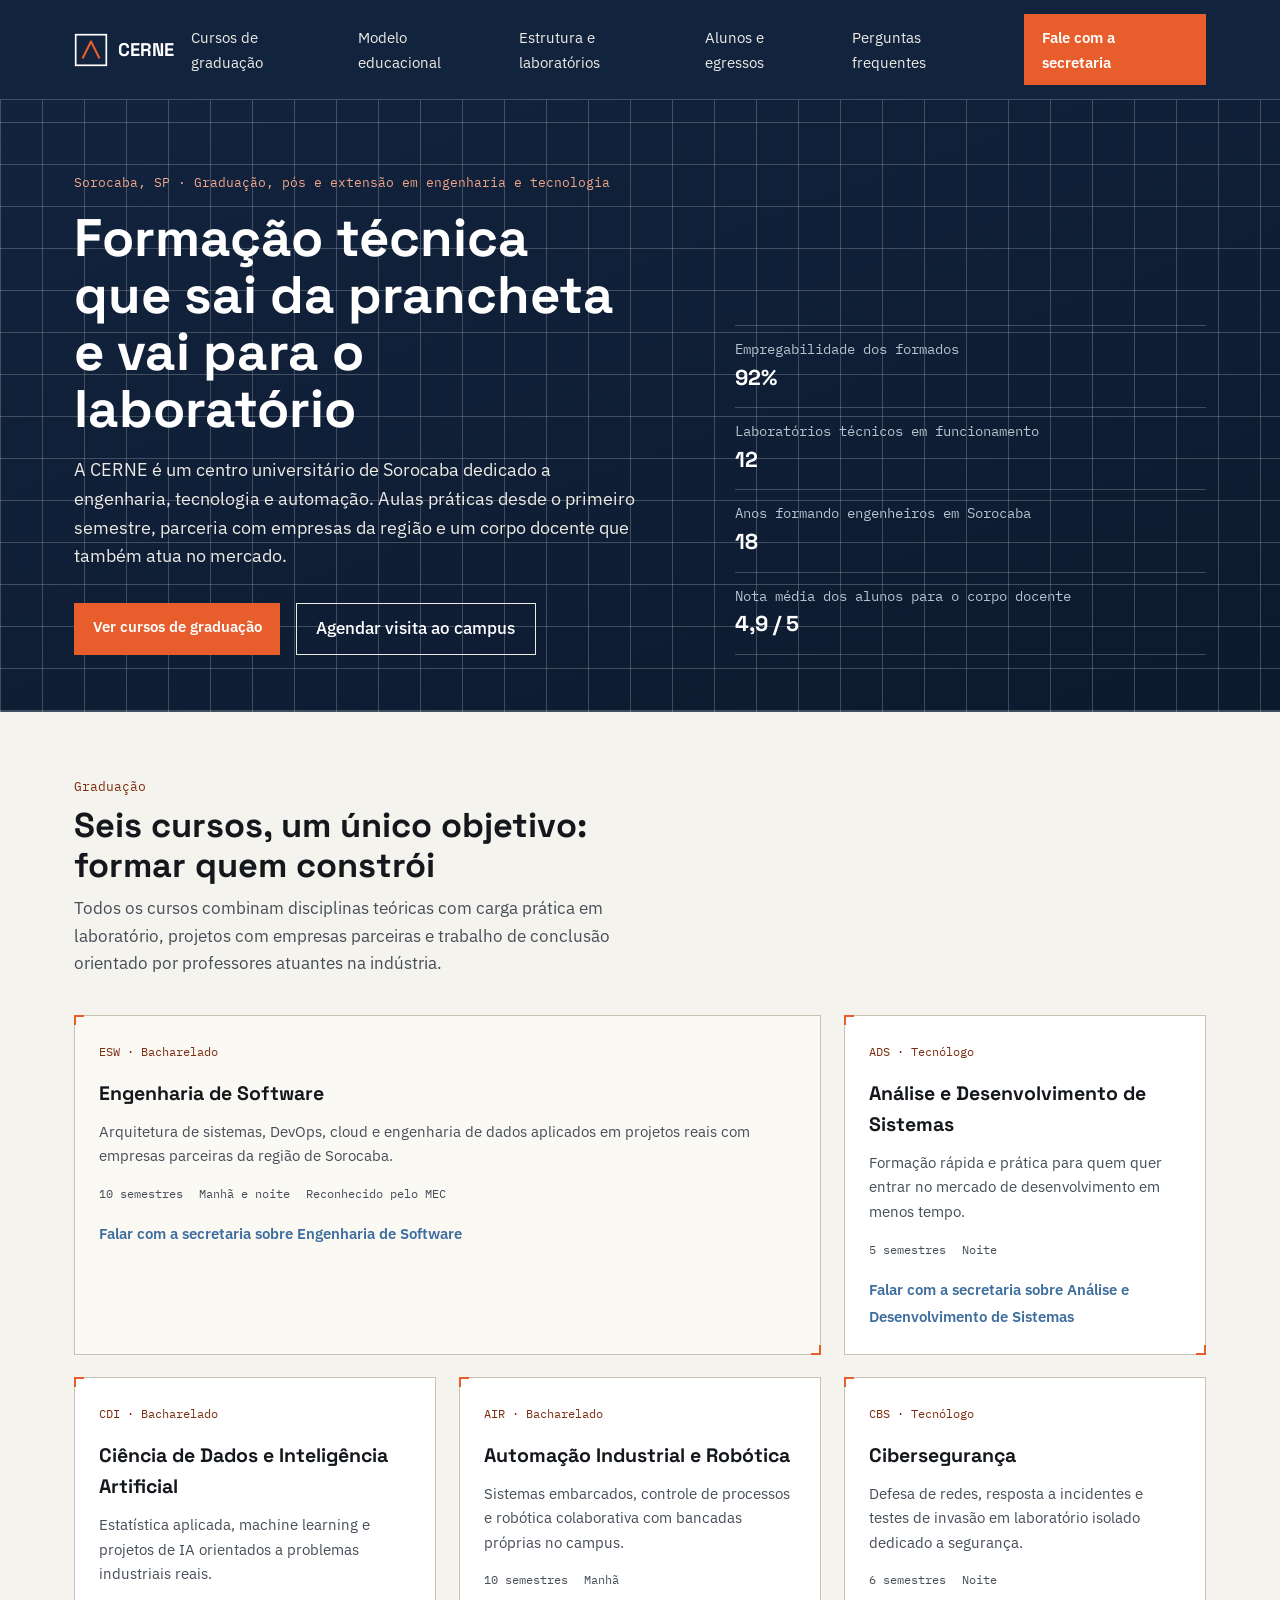
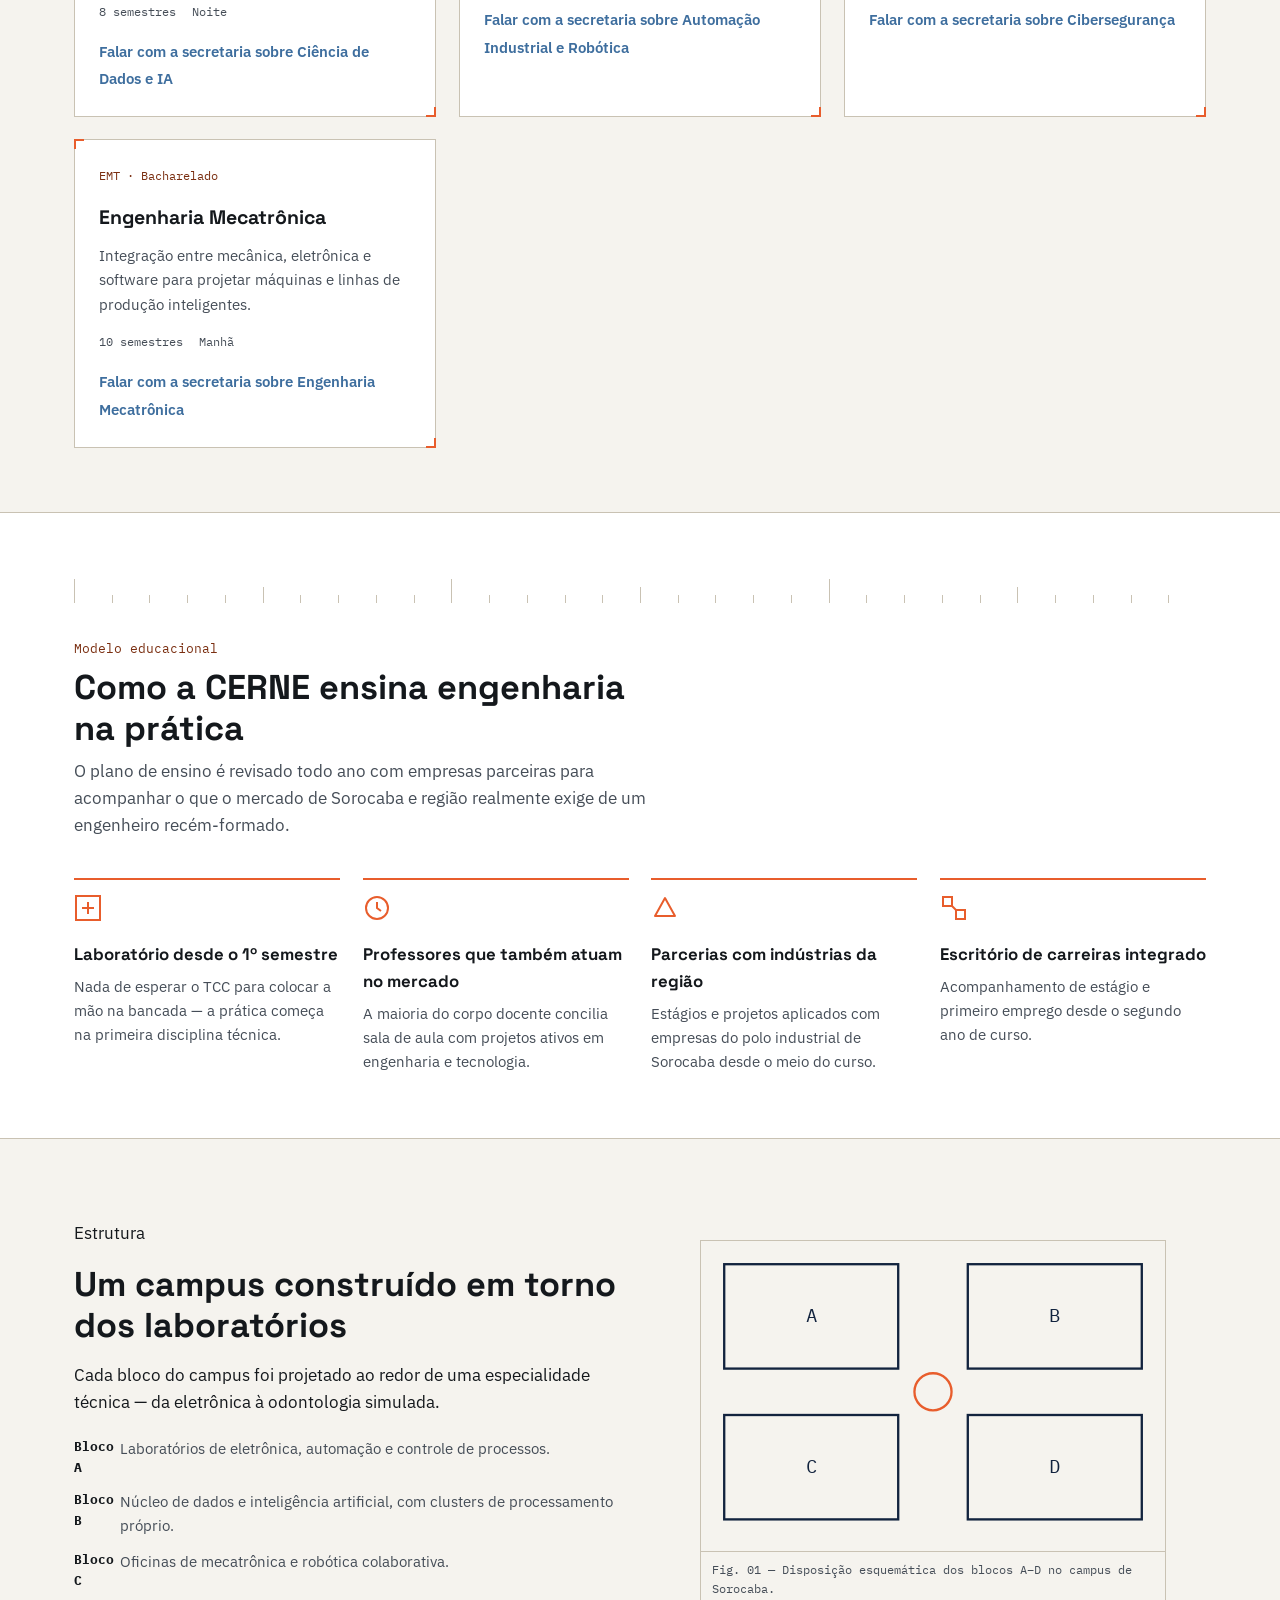
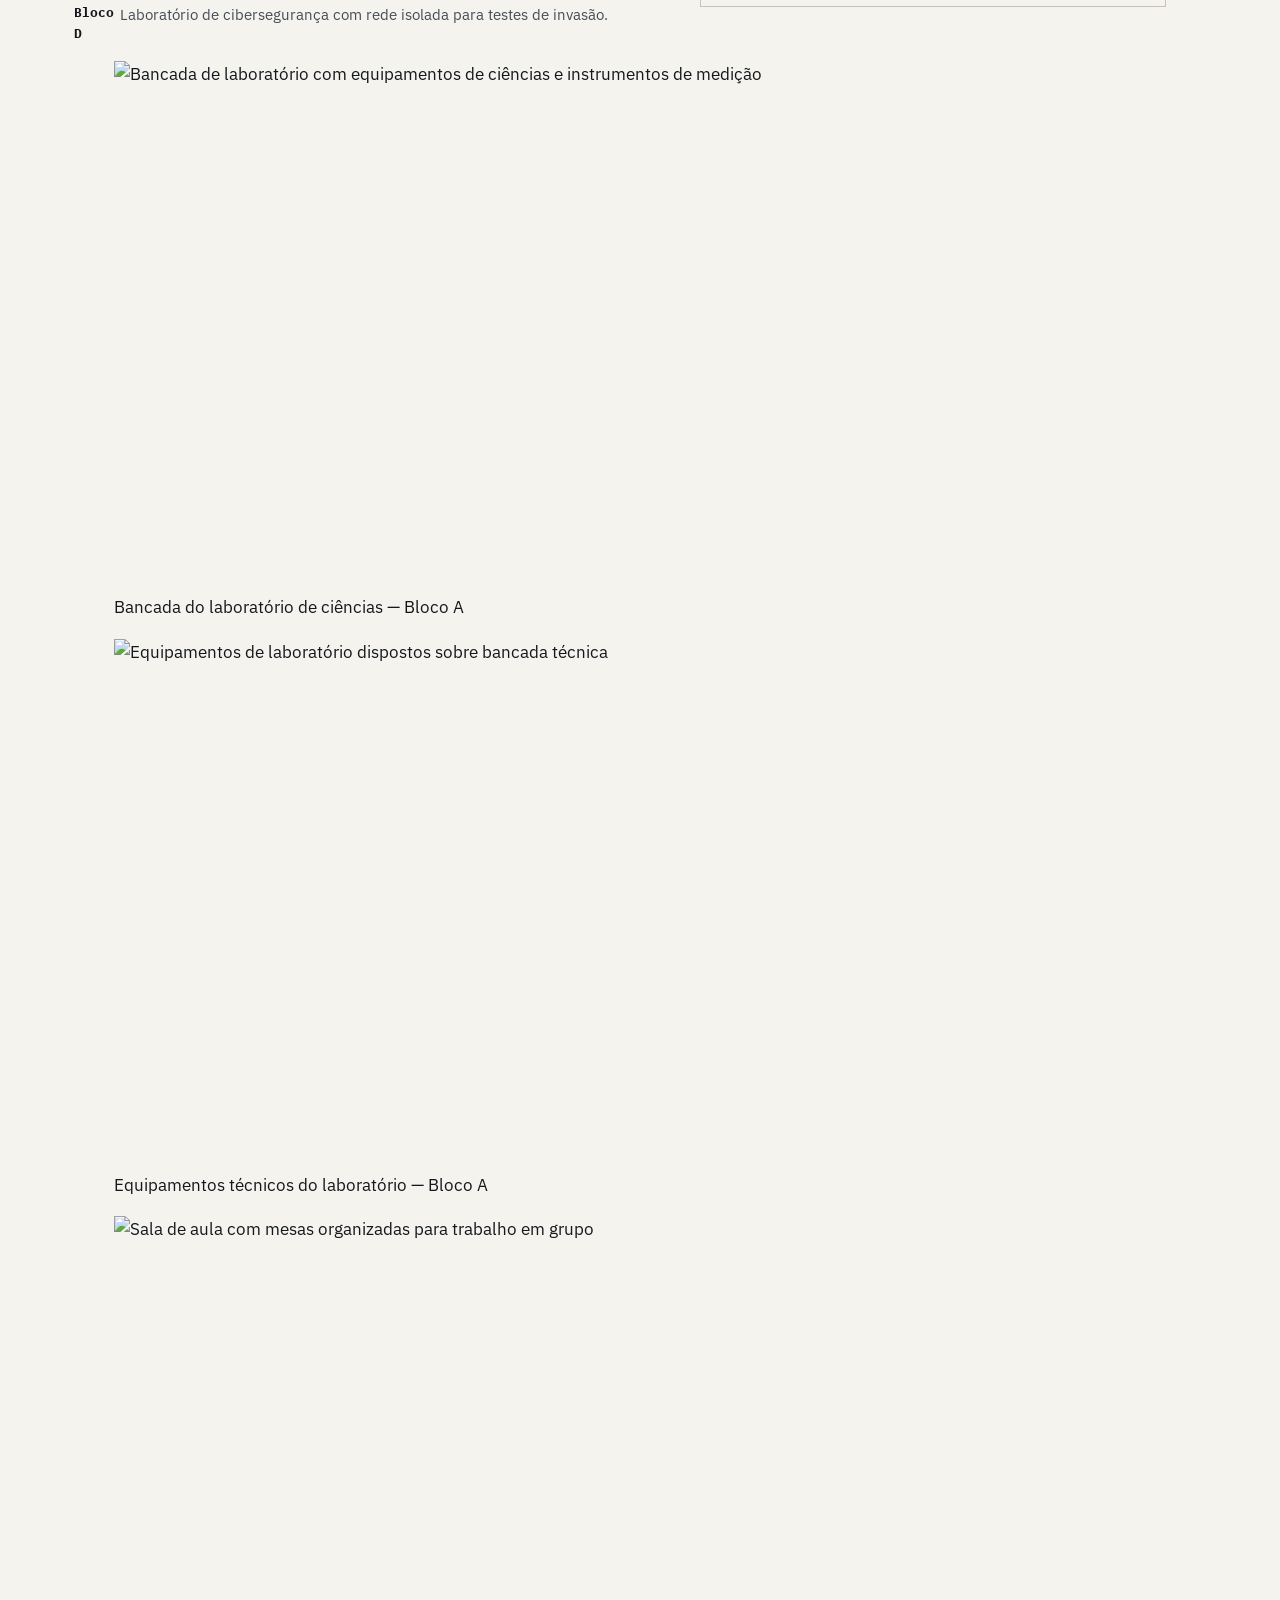
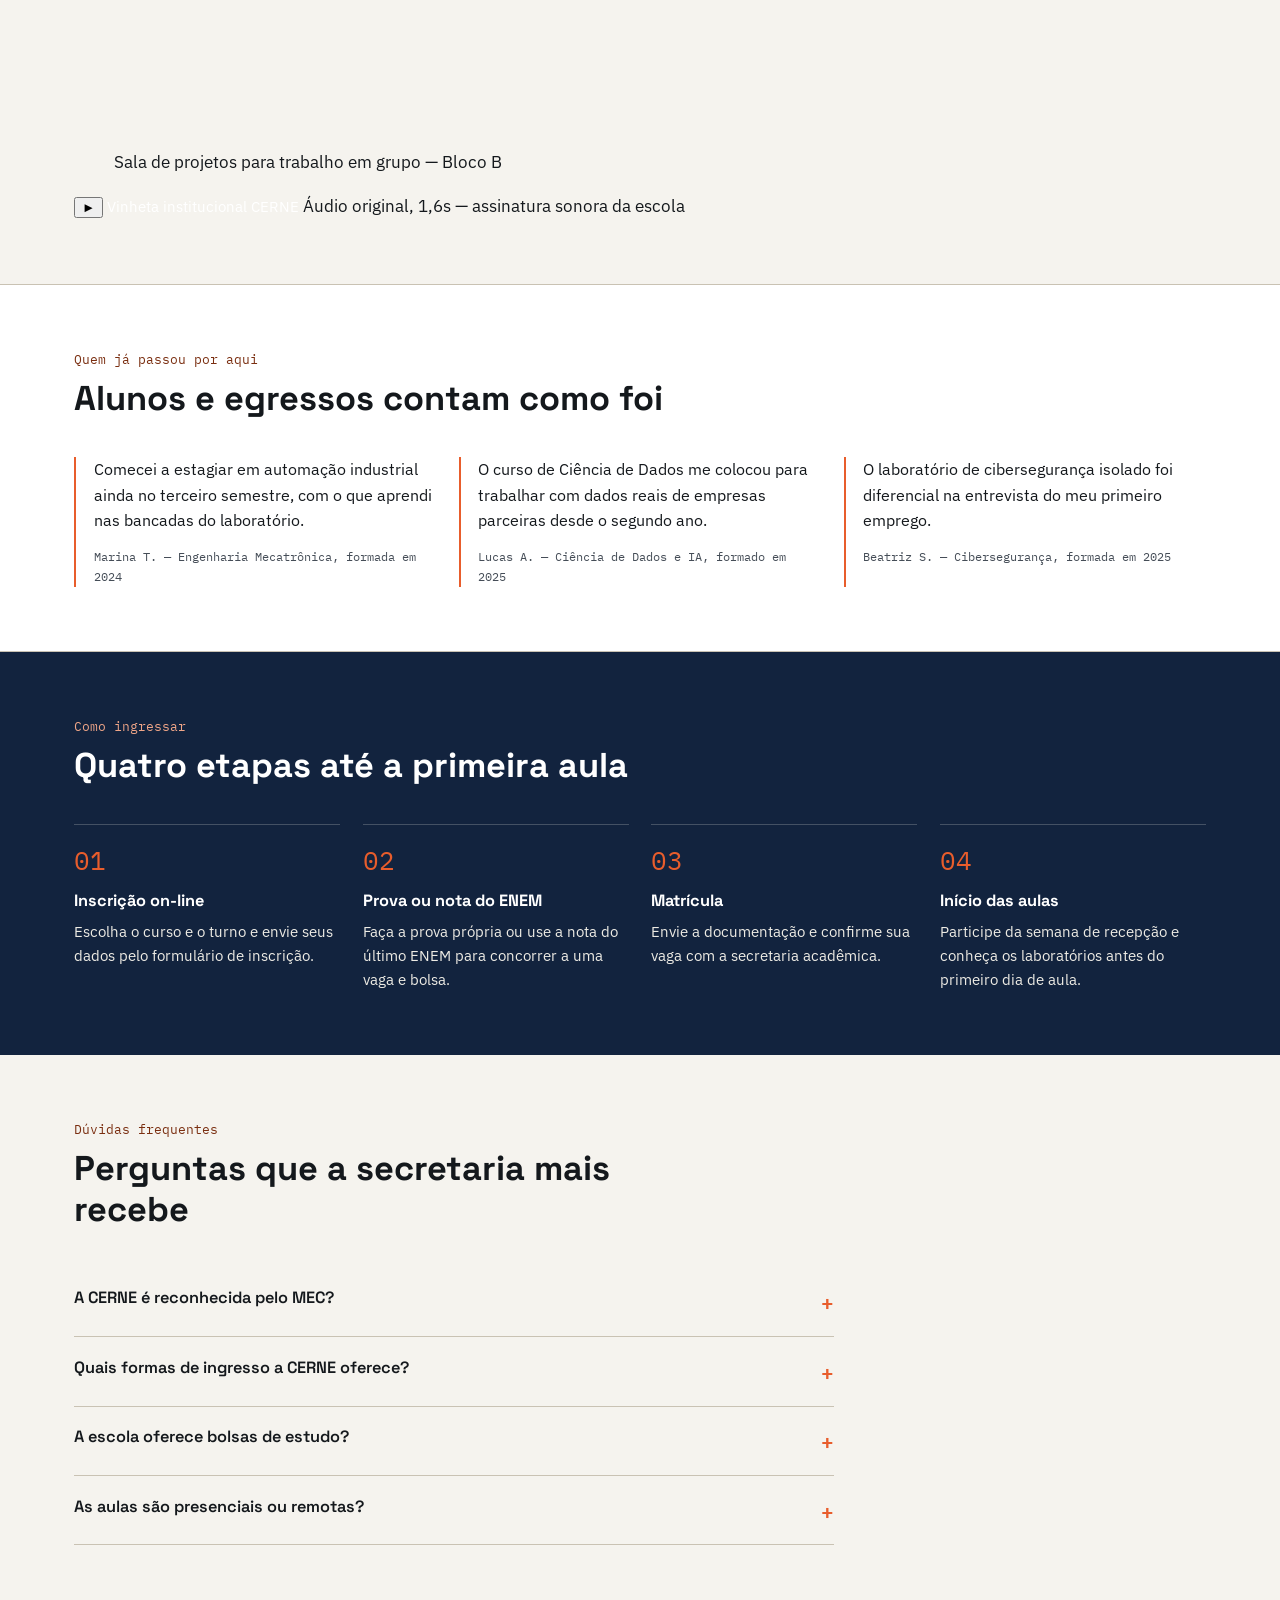
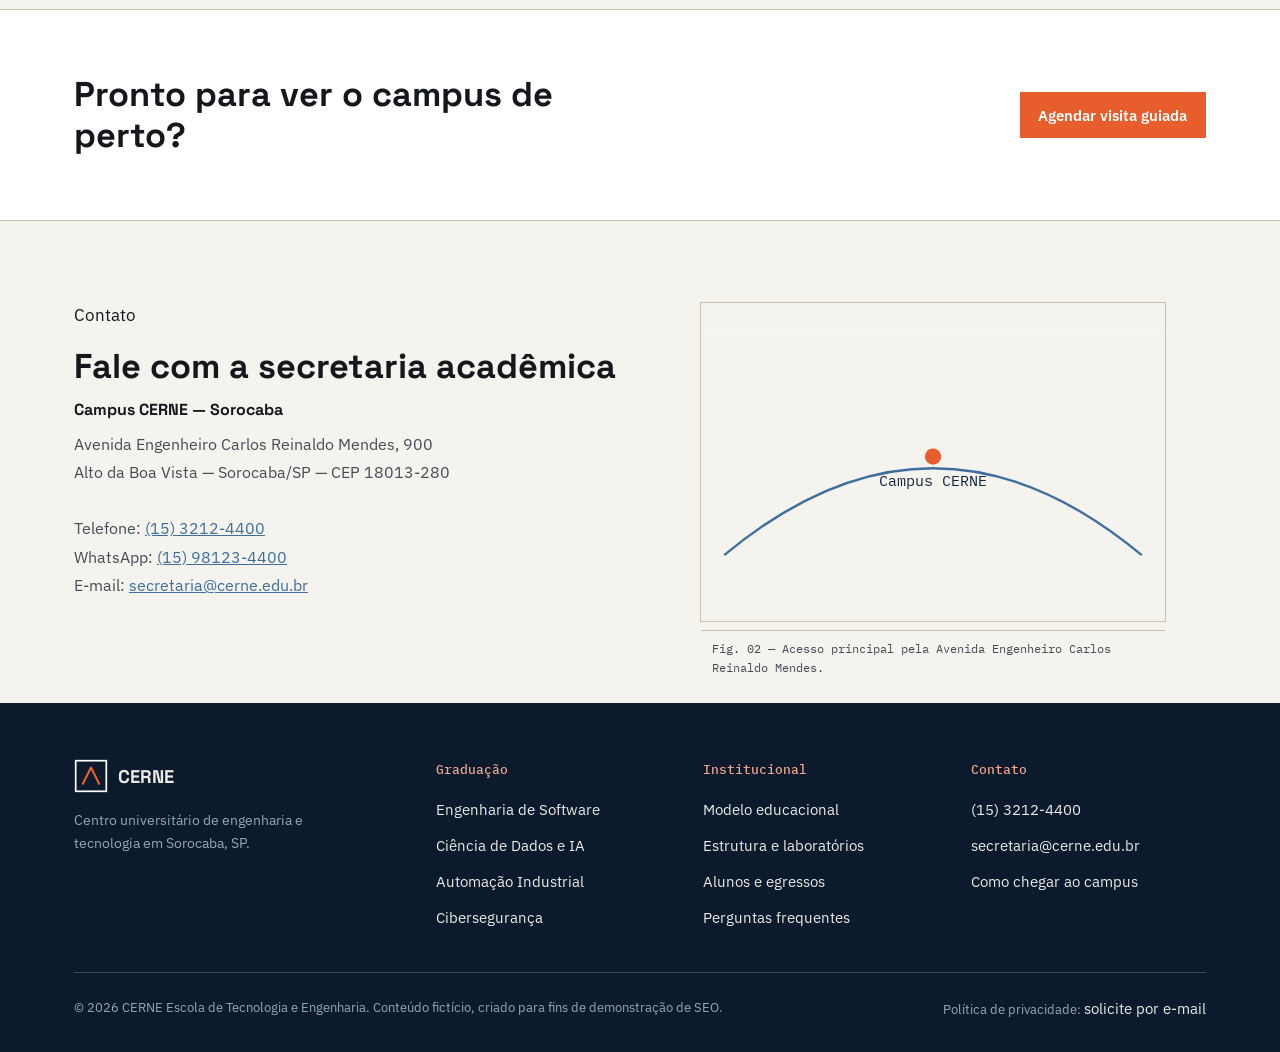
==== commit ac96a13c: "Update SEO comments and structure in index.html" ====
--- a/index.html
+++ b/index.html
@@ -1,10 +1,17 @@
 <!DOCTYPE html>
 <html lang="pt-BR">
 <head>
+<!-- Charset e viewport: viewport-fit=cover permite o layout ocupar toda a tela em
+     celulares com notch, e a ausência de "maximum-scale" garante que o usuário
+     continue podendo dar zoom (bloquear zoom prejudica a nota de SEO mobile). -->
 <meta charset="UTF-8">
 <meta name="viewport" content="width=device-width, initial-scale=1, viewport-fit=cover">
 
-<!-- ===================== SEO: Title & Meta ===================== -->
+<!-- ===================== SEO: Title & Meta =====================
+     Título e descrição são o que aparece no resultado de busca do Google.
+     O canonical evita que o Google veja a mesma página em duas URLs
+     diferentes como conteúdo duplicado. O favicon usa um SVG embutido
+     em Base64/URL-encode, então não depende de nenhum arquivo externo. -->
 <title>Engenharia e Tecnologia em Sorocaba | CERNE Escola Técnica</title>
 <meta name="description" content="Escola de engenharia e tecnologia em Sorocaba/SP. Cursos de Engenharia de Software, Ciência de Dados, Automação e Cibersegurança. 92% de empregabilidade.">
 <meta name="robots" content="index, follow, max-image-preview:large, max-snippet:-1">
@@ -14,7 +21,10 @@
 <meta name="theme-color" content="#12233E">
 <link rel="icon" type="image/svg+xml" href="data:image/svg+xml,%3Csvg xmlns='http://www.w3.org/2000/svg' viewBox='0 0 40 40'%3E%3Crect x='2' y='2' width='36' height='36' fill='%2312233E'/%3E%3Cpath d='M10 30 L20 10 L30 30' fill='none' stroke='%23E85D2C' stroke-width='4'/%3E%3C/svg%3E">
 
-<!-- ===================== SEO: Open Graph / Twitter ===================== -->
+<!-- ===================== SEO: Open Graph / Twitter =====================
+     Controla como o link aparece quando compartilhado no WhatsApp, LinkedIn,
+     Twitter/X etc.: imagem, título e descrição próprios para compartilhamento
+     (podem ser diferentes do title/description usados no Google). -->
 <meta property="og:type" content="website">
 <meta property="og:site_name" content="CERNE Escola de Tecnologia e Engenharia">
 <meta property="og:title" content="Engenharia e Tecnologia em Sorocaba | CERNE">
@@ -30,7 +40,13 @@
 <meta name="twitter:description" content="Escola de engenharia e tecnologia em Sorocaba/SP. Cursos de Engenharia de Software, Ciência de Dados, Automação e Cibersegurança.">
 <meta name="twitter:image" content="https://ryanleme03.github.io/SEO---Web-Design/og-image.png">
 
-<!-- ===================== SEO: Dados estruturados (Schema.org) ===================== -->
+<!-- ===================== SEO: Dados estruturados (Schema.org) =====================
+     Os três blocos abaixo são "JSON-LD": dados que não aparecem visualmente
+     na página, mas ajudam o Google a entender o conteúdo e podem gerar
+     "rich snippets" (resultados mais ricos) na busca. -->
+
+<!-- Bloco 1: descreve a instituição em si (nome, endereço, telefone, redes
+     sociais) — usado pelo Google para montar o card de "Organização". -->
 <script type="application/ld+json">
 {
   "@context": "https://schema.org",
@@ -55,6 +71,8 @@
   ]
 }
 </script>
+<!-- Bloco 2: informa a "trilha" de navegação (breadcrumb) da página, para o
+     Google eventualmente mostrar esse caminho no resultado de busca. -->
 <script type="application/ld+json">
 {
   "@context": "https://schema.org",
@@ -65,6 +83,9 @@
   ]
 }
 </script>
+<!-- Bloco 3: replica as perguntas da seção FAQ (mais abaixo no HTML). As
+     perguntas e respostas aqui precisam ser idênticas às visíveis na página,
+     senão o Google pode ignorar ou penalizar o rich snippet de FAQ. -->
 <script type="application/ld+json">
 {
   "@context": "https://schema.org",
@@ -78,16 +99,27 @@
 }
 </script>
 
-<!-- ===================== Fontes (auto-hospedadas via Google Fonts, com fallback) ===================== -->
+<!-- ===================== Fontes (Google Fonts, com fallback) =====================
+     "preconnect" adianta a conexão com os servidores de fonte antes mesmo do
+     navegador saber que vai precisar delas, o que acelera o carregamento.
+     Se o Google Fonts falhar, o CSS já define fontes de sistema como fallback. -->
 <link rel="preconnect" href="https://fonts.googleapis.com">
 <link rel="preconnect" href="https://fonts.gstatic.com" crossorigin>
 <link href="https://fonts.googleapis.com/css2?family=Space+Grotesk:wght@500;600;700&family=IBM+Plex+Sans:wght@400;500;600&family=IBM+Plex+Mono:wght@400;500&display=swap" rel="stylesheet">
 
+<!-- Folha de estilos principal do site (todo o CSS visual fica neste arquivo externo). -->
 <link rel="stylesheet" href="style.css">
 </head>
 <body>
+<!-- Link de acesso rápido: só aparece quando recebe foco pelo teclado (Tab),
+     permitindo pular o menu e ir direto para o conteúdo. Ajuda usuários de
+     leitor de tela e navegação por teclado. -->
 <a class="skip-link" href="#conteudo">Pular para o conteúdo</a>
 
+<!-- Cabeçalho fixo (sticky) com logo e menu principal. Em telas largas o menu
+     aparece na horizontal; abaixo de 880px vira um painel lateral, controlado
+     pelo checkbox #nav-toggle (efeito visual em CSS) e por initMobileMenu()
+     em script.js (efeitos de acessibilidade/fechamento automático). -->
 <header class="site">
   <div class="header-row">
     <a class="brand" href="/" aria-label="CERNE — página inicial">
@@ -114,7 +146,10 @@
 
 <main id="conteudo">
 
-  <!-- ===================== HERO ===================== -->
+  <!-- ===================== HERO =====================
+       Primeira seção visível da página (acima da dobra). Contém o único <h1>
+       do documento — cada página deve ter exatamente um H1, com a palavra-chave
+       principal — e uma "ficha técnica" (spec-sheet) com números de destaque. -->
   <section class="hero">
     <div class="wrap hero-grid">
       <div>
@@ -135,7 +170,10 @@
     </div>
   </section>
 
-  <!-- ===================== CURSOS ===================== -->
+  <!-- ===================== CURSOS =====================
+       Grade com os 6 cursos de graduação. Cada curso é um <article> (conteúdo
+       que faz sentido sozinho) com H3 próprio e um link com texto único e
+       descritivo — evita o erro de SEO de vários links idênticos "saiba mais". -->
   <section id="cursos">
     <div class="wrap">
       <div class="section-head">
@@ -196,7 +234,10 @@
     </div>
   </section>
 
-  <!-- ===================== DIFERENCIAIS ===================== -->
+  <!-- ===================== DIFERENCIAIS =====================
+       "Régua de medição" (.ruler) puramente decorativa em CSS, reforçando a
+       identidade visual de prancheta/engenharia. Os 4 blocos usam ícones em
+       SVG inline (sem depender de nenhum arquivo de imagem externo). -->
   <section id="diferenciais" class="alt-bg">
     <div class="wrap">
       <div class="ruler" aria-hidden="true">
@@ -232,7 +273,10 @@
     </div>
   </section>
 
-  <!-- ===================== ESTRUTURA ===================== -->
+  <!-- ===================== ESTRUTURA =====================
+       Mistura duas fontes de imagem: um mapa esquemático em SVG (desenhado
+       à mão em código, sem arquivo externo) e, logo abaixo, uma galeria com
+       fotos reais de laboratório hospedadas no banco gratuito Pexels. -->
   <section id="estrutura">
     <div class="wrap campus-grid">
       <div>
@@ -263,9 +307,60 @@
         <figcaption>Fig. 01 — Disposição esquemática dos blocos A–D no campus de Sorocaba.</figcaption>
       </figure>
     </div>
-  </section>
-
-  <!-- ===================== DEPOIMENTOS ===================== -->
+
+    <!--
+      Galeria de fotos reais dos laboratórios.
+      Fotos do banco gratuito Pexels (pexels.com), licença Pexels License:
+      uso livre, inclusive comercial, sem necessidade de atribuição.
+      Créditos deixados aqui como boa prática, mesmo não sendo obrigatórios.
+    -->
+    <div class="wrap">
+      <div class="gallery">
+        <figure>
+          <img
+            src="https://images.pexels.com/photos/15149837/pexels-photo-15149837/free-photo-of-laboratorio-laboratorio-de-ciencias-equipamentos-de-laboratorio-aparelho-de-laboratorio.jpeg?cs=tinysrgb&amp;dpr=1&amp;w=800"
+            alt="Bancada de laboratório com equipamentos de ciências e instrumentos de medição"
+            width="800" height="533" loading="lazy">
+          <figcaption>Bancada do laboratório de ciências — Bloco A</figcaption>
+        </figure>
+        <figure>
+          <img
+            src="https://images.pexels.com/photos/15149836/pexels-photo-15149836/free-photo-of-laboratorio-laboratorio-de-ciencias-equipamentos-de-laboratorio.jpeg?cs=tinysrgb&amp;dpr=1&amp;w=800"
+            alt="Equipamentos de laboratório dispostos sobre bancada técnica"
+            width="800" height="533" loading="lazy">
+          <figcaption>Equipamentos técnicos do laboratório — Bloco A</figcaption>
+        </figure>
+        <figure>
+          <img
+            src="https://images.pexels.com/photos/15149832/pexels-photo-15149832/free-photo-of-mesas-area-de-trabalho-ambiente-de-trabalho-interior-da-sala-de-aula.jpeg?cs=tinysrgb&amp;dpr=1&amp;w=800"
+            alt="Sala de aula com mesas organizadas para trabalho em grupo"
+            width="800" height="533" loading="lazy">
+          <figcaption>Sala de projetos para trabalho em grupo — Bloco B</figcaption>
+        </figure>
+      </div>
+
+      <!--
+        Player de áudio: vinheta sonora institucional (1,6s), 100% original,
+        sintetizada por código — nenhum trecho de música ou áudio de terceiros.
+        O botão customizado é controlado pela função initAudioPlayer() em script.js.
+      -->
+      <div class="audio-card">
+        <button id="audio-toggle" class="audio-btn" type="button" aria-pressed="false" aria-controls="vinheta">
+          <span class="audio-icon" aria-hidden="true">►</span>
+          <span class="visually-hidden audio-label">Ouvir vinheta institucional</span>
+        </button>
+        <span aria-hidden="true">
+          <span style="font-family:var(--font-body);color:#fff;font-size:.94rem;">Vinheta institucional CERNE</span>
+          <span class="audio-sub">Áudio original, 1,6s — assinatura sonora da escola</span>
+        </span>
+        <audio id="vinheta" src="vinheta-cerne.mp3" preload="none"></audio>
+      </div>
+    </div>
+  </section>
+
+  <!-- ===================== DEPOIMENTOS =====================
+       Cada <blockquote> usa <footer> para o nome do autor — marcação semântica
+       correta para citações, reconhecida por leitores de tela e buscadores. -->
   <section id="depoimentos" class="alt-bg">
     <div class="wrap">
       <div class="section-head">
@@ -289,7 +384,10 @@
     </div>
   </section>
 
-  <!-- ===================== PROCESSO DE INGRESSO ===================== -->
+  <!-- ===================== PROCESSO DE INGRESSO =====================
+       Única seção da página com numeração (01–04): aqui a ordem importa de
+       verdade (é um passo a passo real), o que justifica o uso dos números —
+       diferente de uma lista genérica, onde numerar tudo não ajudaria em nada. -->
   <section class="navy-bg" aria-labelledby="processo-titulo">
     <div class="wrap">
       <div class="section-head">
@@ -305,7 +403,10 @@
     </div>
   </section>
 
-  <!-- ===================== FAQ ===================== -->
+  <!-- ===================== FAQ =====================
+       Usa <details>/<summary> nativos do HTML — o "abrir/fechar pergunta"
+       funciona sem nenhuma linha de JavaScript. O texto de cada pergunta e
+       resposta é idêntico ao do JSON-LD "FAQPage" lá no <head>. -->
   <section id="faq">
     <div class="wrap">
       <div class="section-head">
@@ -333,7 +434,9 @@
     </div>
   </section>
 
-  <!-- ===================== CTA FINAL ===================== -->
+  <!-- ===================== CTA FINAL =====================
+       Chamada de ação curta antes do rodapé, para capturar quem rolou a
+       página inteira mas ainda não clicou em nenhum botão anterior. -->
   <section class="alt-bg final-cta">
     <div class="wrap">
       <h2>Pronto para ver o campus de perto?</h2>
@@ -341,7 +444,10 @@
     </div>
   </section>
 
-  <!-- ===================== CONTATO ===================== -->
+  <!-- ===================== CONTATO =====================
+       Endereço, telefone e e-mail marcados com a tag semântica <address>.
+       Os mesmos dados também aparecem no JSON-LD de "EducationalOrganization"
+       no <head>, para manter tudo consistente. -->
   <section id="contato">
     <div class="wrap contact-grid">
       <div>
@@ -370,6 +476,10 @@
   </section>
 </main>
 
+<!-- ===================== RODAPÉ =====================
+     Repete, de forma resumida, os principais links da página (cursos,
+     institucional, contato) — bom para SEO (mais contexto de navegação),
+     mas sem duplicar o menu inteiro do cabeçalho. -->
 <footer class="site">
   <div class="wrap">
     <div class="footer-grid">
@@ -417,6 +527,9 @@
   </div>
 </footer>
 
+<!-- Carrega toda a lógica JavaScript do site (menu mobile, player de áudio e
+     analytics do FAQ). O atributo "defer" faz o navegador baixar o arquivo em
+     paralelo, mas só executá-lo depois que o HTML terminar de carregar. -->
 <script src="script.js" defer></script>
 </body>
 </html>
